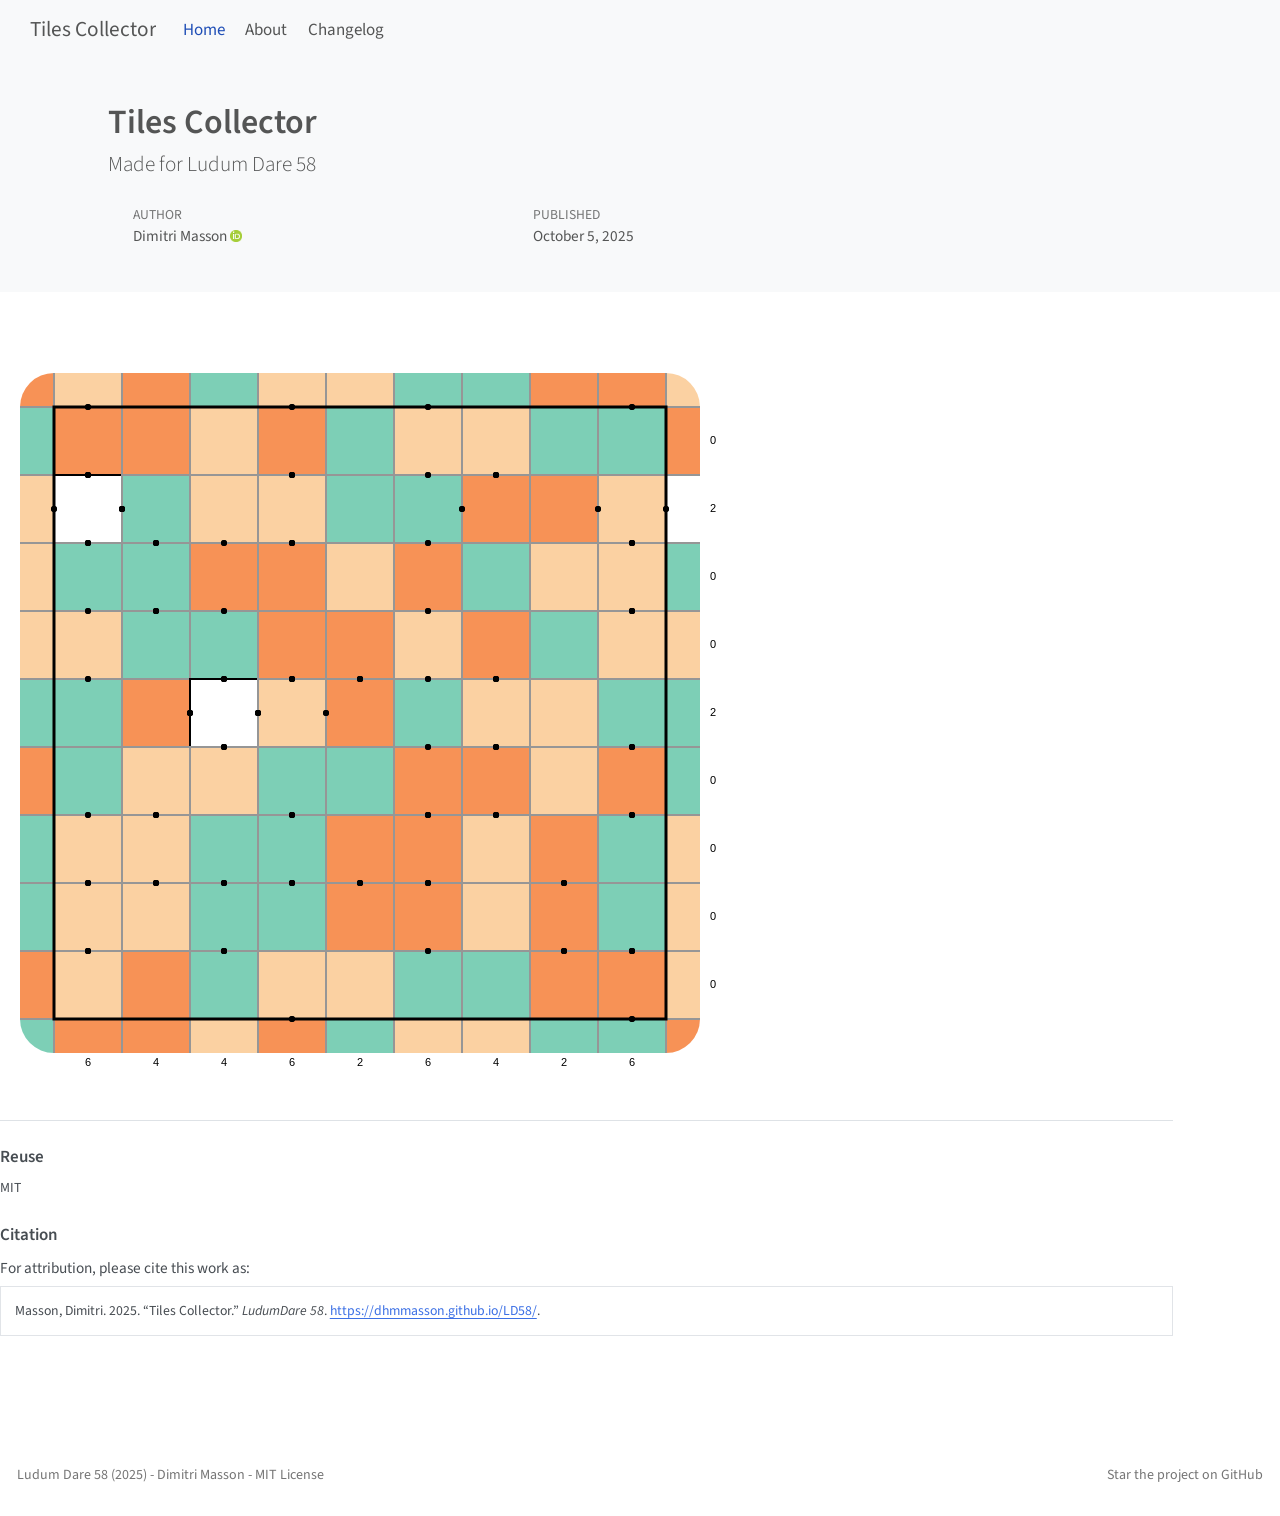
==== index.html @ cc527031 "Built site for gh-pages" ====
<!DOCTYPE html>
<html xmlns="http://www.w3.org/1999/xhtml" lang="en" xml:lang="en"><head>

<meta charset="utf-8">
<meta name="generator" content="quarto-1.5.53">

<meta name="viewport" content="width=device-width, initial-scale=1.0, user-scalable=yes">

<meta name="author" content="Dimitri Masson">
<meta name="dcterms.date" content="2025-10-05">

<title>Tiles Collector</title>
<style>
code{white-space: pre-wrap;}
span.smallcaps{font-variant: small-caps;}
div.columns{display: flex; gap: min(4vw, 1.5em);}
div.column{flex: auto; overflow-x: auto;}
div.hanging-indent{margin-left: 1.5em; text-indent: -1.5em;}
ul.task-list{list-style: none;}
ul.task-list li input[type="checkbox"] {
  width: 0.8em;
  margin: 0 0.8em 0.2em -1em; /* quarto-specific, see https://github.com/quarto-dev/quarto-cli/issues/4556 */ 
  vertical-align: middle;
}
</style>


<script src="site_libs/quarto-nav/quarto-nav.js"></script>
<script src="site_libs/quarto-nav/headroom.min.js"></script>
<script src="site_libs/clipboard/clipboard.min.js"></script>
<script src="site_libs/quarto-search/autocomplete.umd.js"></script>
<script src="site_libs/quarto-search/fuse.min.js"></script>
<script src="site_libs/quarto-search/quarto-search.js"></script>
<meta name="quarto:offset" content="./">
<script src="site_libs/quarto-html/quarto.js"></script>
<script src="site_libs/quarto-html/popper.min.js"></script>
<script src="site_libs/quarto-html/tippy.umd.min.js"></script>
<script src="site_libs/quarto-html/anchor.min.js"></script>
<link href="site_libs/quarto-html/tippy.css" rel="stylesheet">
<link href="site_libs/quarto-html/quarto-syntax-highlighting.css" rel="stylesheet" id="quarto-text-highlighting-styles">
<script src="site_libs/bootstrap/bootstrap.min.js"></script>
<link href="site_libs/bootstrap/bootstrap-icons.css" rel="stylesheet">
<link href="site_libs/bootstrap/bootstrap.min.css" rel="stylesheet" id="quarto-bootstrap" data-mode="light">
<script id="quarto-search-options" type="application/json">{
  "location": "navbar",
  "copy-button": false,
  "collapse-after": 3,
  "panel-placement": "end",
  "type": "overlay",
  "limit": 50,
  "keyboard-shortcut": [
    "f",
    "/",
    "s"
  ],
  "show-item-context": false,
  "language": {
    "search-no-results-text": "No results",
    "search-matching-documents-text": "matching documents",
    "search-copy-link-title": "Copy link to search",
    "search-hide-matches-text": "Hide additional matches",
    "search-more-match-text": "more match in this document",
    "search-more-matches-text": "more matches in this document",
    "search-clear-button-title": "Clear",
    "search-text-placeholder": "",
    "search-detached-cancel-button-title": "Cancel",
    "search-submit-button-title": "Submit",
    "search-label": "Search"
  }
}</script>


<link rel="stylesheet" href="stylesheets/styles.css">
<meta property="og:title" content="Tiles Collector">
<meta property="og:description" content="Made for Ludum Dare 58">
<meta property="og:image" content="https://dhmmasson.github.io/LD58/[data-uri]">
<meta property="og:site_name" content="Tiles Collector">
<meta property="og:locale" content="en_US">
<meta name="twitter:title" content="Tiles Collector">
<meta name="twitter:description" content="Made for Ludum Dare 58">
<meta name="twitter:image" content="https://dhmmasson.github.io/LD58/asset/splash.png">
<meta name="twitter:creator" content="@dhmmasson">
<meta name="twitter:card" content="summary_large_image">
</head>

<body class="nav-fixed">

<div id="quarto-search-results"></div>
  <header id="quarto-header" class="headroom fixed-top quarto-banner">
    <nav class="navbar navbar-expand-lg " data-bs-theme="dark">
      <div class="navbar-container container-fluid">
      <div class="navbar-brand-container mx-auto">
    <a class="navbar-brand" href="./index.html">
    <span class="navbar-title">Tiles Collector</span>
    </a>
  </div>
            <div id="quarto-search" class="" title="Search"></div>
          <button class="navbar-toggler" type="button" data-bs-toggle="collapse" data-bs-target="#navbarCollapse" aria-controls="navbarCollapse" role="menu" aria-expanded="false" aria-label="Toggle navigation" onclick="if (window.quartoToggleHeadroom) { window.quartoToggleHeadroom(); }">
  <span class="navbar-toggler-icon"></span>
</button>
          <div class="collapse navbar-collapse" id="navbarCollapse">
            <ul class="navbar-nav navbar-nav-scroll me-auto">
  <li class="nav-item">
    <a class="nav-link active" href="./index.html" aria-current="page"> 
<span class="menu-text">Home</span></a>
  </li>  
  <li class="nav-item">
    <a class="nav-link" href="./about.html"> 
<span class="menu-text">About</span></a>
  </li>  
  <li class="nav-item">
    <a class="nav-link" href="./CHANGELOG.html"> 
<span class="menu-text">Changelog</span></a>
  </li>  
</ul>
          </div> <!-- /navcollapse -->
            <div class="quarto-navbar-tools">
</div>
      </div> <!-- /container-fluid -->
    </nav>
</header>
<!-- content -->
<header id="title-block-header" class="quarto-title-block default page-columns page-full">
  <div class="quarto-title-banner page-columns page-full">
    <div class="quarto-title column-page">
      <h1 class="title">Tiles Collector</h1>
            <p class="subtitle lead">Made for Ludum Dare 58</p>
          </div>

    
    <div class="quarto-title-meta-container">
      <div class="quarto-title-meta-column-start">
        
        <div class="quarto-title-meta column-page">

                <div>
            <div class="quarto-title-meta-heading">Author</div>
            <div class="quarto-title-meta-contents">
                        <p>Dimitri Masson <a href="mailto:dhm.masson@gmail.com" class="quarto-title-author-email"><i class="bi bi-envelope"></i></a> <a href="https://orcid.org/0000-0002-7072-3146" class="quarto-title-author-orcid"> <img src="[data-uri]"></a></p>
                      </div>
          </div>
                
                <div>
            <div class="quarto-title-meta-heading">Published</div>
            <div class="quarto-title-meta-contents">
              <p class="date">October 5, 2025</p>
            </div>
          </div>
          
                
              </div>
      </div>
      <div class="quarto-title-meta-column-end quarto-other-formats-target">
      </div>
    </div>



    <div class="quarto-other-links-text-target">
    </div>  </div>
</header><div id="quarto-content" class="quarto-container page-columns page-rows-contents page-layout-full page-navbar">
<!-- sidebar -->
<!-- margin-sidebar -->
    
<!-- main -->
<main class="content quarto-banner-title-block column-page" id="quarto-document-content">
<script src="libraries/p5/p5.min.js" type="text/javascript"></script>
<script src="libraries/p5/addons/p5.sound.min.js" type="text/javascript"></script>
<script src="src/levels.js" type="text/javascript"></script>
<script src="src/cell.js" type="text/javascript"></script>
<script src="src/game.js" type="text/javascript"></script>
<script src="src/SplashHandler.js" type="text/javascript"></script>
<script src="src/MenuHandler.js" type="text/javascript"></script>
<style>main.content {
  grid-column-start: screen-start !important;
  grid-column-end: screen-end;
}</style>



  


<div id="canvasContainer">

</div>



<div id="quarto-appendix" class="default"><section class="quarto-appendix-contents" id="quarto-reuse"><h2 class="anchored quarto-appendix-heading">Reuse</h2><div class="quarto-appendix-contents"><div>MIT</div></div></section><section class="quarto-appendix-contents" id="quarto-citation"><h2 class="anchored quarto-appendix-heading">Citation</h2><div><div class="quarto-appendix-secondary-label">For attribution, please cite this work as:</div><div id="ref-masson2025" class="csl-entry quarto-appendix-citeas" role="listitem">
Masson, Dimitri. 2025. <span>“Tiles Collector.”</span> <em>LudumDare
58</em>. <a href="https://dhmmasson.github.io/LD58/">https://dhmmasson.github.io/LD58/</a>.
</div></div></section></div></main> <!-- /main -->
<script id="quarto-html-after-body" type="application/javascript">
window.document.addEventListener("DOMContentLoaded", function (event) {
  const toggleBodyColorMode = (bsSheetEl) => {
    const mode = bsSheetEl.getAttribute("data-mode");
    const bodyEl = window.document.querySelector("body");
    if (mode === "dark") {
      bodyEl.classList.add("quarto-dark");
      bodyEl.classList.remove("quarto-light");
    } else {
      bodyEl.classList.add("quarto-light");
      bodyEl.classList.remove("quarto-dark");
    }
  }
  const toggleBodyColorPrimary = () => {
    const bsSheetEl = window.document.querySelector("link#quarto-bootstrap");
    if (bsSheetEl) {
      toggleBodyColorMode(bsSheetEl);
    }
  }
  toggleBodyColorPrimary();  
  const icon = "";
  const anchorJS = new window.AnchorJS();
  anchorJS.options = {
    placement: 'right',
    icon: icon
  };
  anchorJS.add('.anchored');
  const isCodeAnnotation = (el) => {
    for (const clz of el.classList) {
      if (clz.startsWith('code-annotation-')) {                     
        return true;
      }
    }
    return false;
  }
  const onCopySuccess = function(e) {
    // button target
    const button = e.trigger;
    // don't keep focus
    button.blur();
    // flash "checked"
    button.classList.add('code-copy-button-checked');
    var currentTitle = button.getAttribute("title");
    button.setAttribute("title", "Copied!");
    let tooltip;
    if (window.bootstrap) {
      button.setAttribute("data-bs-toggle", "tooltip");
      button.setAttribute("data-bs-placement", "left");
      button.setAttribute("data-bs-title", "Copied!");
      tooltip = new bootstrap.Tooltip(button, 
        { trigger: "manual", 
          customClass: "code-copy-button-tooltip",
          offset: [0, -8]});
      tooltip.show();    
    }
    setTimeout(function() {
      if (tooltip) {
        tooltip.hide();
        button.removeAttribute("data-bs-title");
        button.removeAttribute("data-bs-toggle");
        button.removeAttribute("data-bs-placement");
      }
      button.setAttribute("title", currentTitle);
      button.classList.remove('code-copy-button-checked');
    }, 1000);
    // clear code selection
    e.clearSelection();
  }
  const getTextToCopy = function(trigger) {
      const codeEl = trigger.previousElementSibling.cloneNode(true);
      for (const childEl of codeEl.children) {
        if (isCodeAnnotation(childEl)) {
          childEl.remove();
        }
      }
      return codeEl.innerText;
  }
  const clipboard = new window.ClipboardJS('.code-copy-button:not([data-in-quarto-modal])', {
    text: getTextToCopy
  });
  clipboard.on('success', onCopySuccess);
  if (window.document.getElementById('quarto-embedded-source-code-modal')) {
    // For code content inside modals, clipBoardJS needs to be initialized with a container option
    // TODO: Check when it could be a function (https://github.com/zenorocha/clipboard.js/issues/860)
    const clipboardModal = new window.ClipboardJS('.code-copy-button[data-in-quarto-modal]', {
      text: getTextToCopy,
      container: window.document.getElementById('quarto-embedded-source-code-modal')
    });
    clipboardModal.on('success', onCopySuccess);
  }
    var localhostRegex = new RegExp(/^(?:http|https):\/\/localhost\:?[0-9]*\//);
    var mailtoRegex = new RegExp(/^mailto:/);
      var filterRegex = new RegExp("https:\/\/dhmmasson\.github\.io\/LD58");
    var isInternal = (href) => {
        return filterRegex.test(href) || localhostRegex.test(href) || mailtoRegex.test(href);
    }
    // Inspect non-navigation links and adorn them if external
 	var links = window.document.querySelectorAll('a[href]:not(.nav-link):not(.navbar-brand):not(.toc-action):not(.sidebar-link):not(.sidebar-item-toggle):not(.pagination-link):not(.no-external):not([aria-hidden]):not(.dropdown-item):not(.quarto-navigation-tool):not(.about-link)');
    for (var i=0; i<links.length; i++) {
      const link = links[i];
      if (!isInternal(link.href)) {
        // undo the damage that might have been done by quarto-nav.js in the case of
        // links that we want to consider external
        if (link.dataset.originalHref !== undefined) {
          link.href = link.dataset.originalHref;
        }
      }
    }
  function tippyHover(el, contentFn, onTriggerFn, onUntriggerFn) {
    const config = {
      allowHTML: true,
      maxWidth: 500,
      delay: 100,
      arrow: false,
      appendTo: function(el) {
          return el.parentElement;
      },
      interactive: true,
      interactiveBorder: 10,
      theme: 'quarto',
      placement: 'bottom-start',
    };
    if (contentFn) {
      config.content = contentFn;
    }
    if (onTriggerFn) {
      config.onTrigger = onTriggerFn;
    }
    if (onUntriggerFn) {
      config.onUntrigger = onUntriggerFn;
    }
    window.tippy(el, config); 
  }
  const noterefs = window.document.querySelectorAll('a[role="doc-noteref"]');
  for (var i=0; i<noterefs.length; i++) {
    const ref = noterefs[i];
    tippyHover(ref, function() {
      // use id or data attribute instead here
      let href = ref.getAttribute('data-footnote-href') || ref.getAttribute('href');
      try { href = new URL(href).hash; } catch {}
      const id = href.replace(/^#\/?/, "");
      const note = window.document.getElementById(id);
      if (note) {
        return note.innerHTML;
      } else {
        return "";
      }
    });
  }
  const xrefs = window.document.querySelectorAll('a.quarto-xref');
  const processXRef = (id, note) => {
    // Strip column container classes
    const stripColumnClz = (el) => {
      el.classList.remove("page-full", "page-columns");
      if (el.children) {
        for (const child of el.children) {
          stripColumnClz(child);
        }
      }
    }
    stripColumnClz(note)
    if (id === null || id.startsWith('sec-')) {
      // Special case sections, only their first couple elements
      const container = document.createElement("div");
      if (note.children && note.children.length > 2) {
        container.appendChild(note.children[0].cloneNode(true));
        for (let i = 1; i < note.children.length; i++) {
          const child = note.children[i];
          if (child.tagName === "P" && child.innerText === "") {
            continue;
          } else {
            container.appendChild(child.cloneNode(true));
            break;
          }
        }
        if (window.Quarto?.typesetMath) {
          window.Quarto.typesetMath(container);
        }
        return container.innerHTML
      } else {
        if (window.Quarto?.typesetMath) {
          window.Quarto.typesetMath(note);
        }
        return note.innerHTML;
      }
    } else {
      // Remove any anchor links if they are present
      const anchorLink = note.querySelector('a.anchorjs-link');
      if (anchorLink) {
        anchorLink.remove();
      }
      if (window.Quarto?.typesetMath) {
        window.Quarto.typesetMath(note);
      }
      // TODO in 1.5, we should make sure this works without a callout special case
      if (note.classList.contains("callout")) {
        return note.outerHTML;
      } else {
        return note.innerHTML;
      }
    }
  }
  for (var i=0; i<xrefs.length; i++) {
    const xref = xrefs[i];
    tippyHover(xref, undefined, function(instance) {
      instance.disable();
      let url = xref.getAttribute('href');
      let hash = undefined; 
      if (url.startsWith('#')) {
        hash = url;
      } else {
        try { hash = new URL(url).hash; } catch {}
      }
      if (hash) {
        const id = hash.replace(/^#\/?/, "");
        const note = window.document.getElementById(id);
        if (note !== null) {
          try {
            const html = processXRef(id, note.cloneNode(true));
            instance.setContent(html);
          } finally {
            instance.enable();
            instance.show();
          }
        } else {
          // See if we can fetch this
          fetch(url.split('#')[0])
          .then(res => res.text())
          .then(html => {
            const parser = new DOMParser();
            const htmlDoc = parser.parseFromString(html, "text/html");
            const note = htmlDoc.getElementById(id);
            if (note !== null) {
              const html = processXRef(id, note);
              instance.setContent(html);
            } 
          }).finally(() => {
            instance.enable();
            instance.show();
          });
        }
      } else {
        // See if we can fetch a full url (with no hash to target)
        // This is a special case and we should probably do some content thinning / targeting
        fetch(url)
        .then(res => res.text())
        .then(html => {
          const parser = new DOMParser();
          const htmlDoc = parser.parseFromString(html, "text/html");
          const note = htmlDoc.querySelector('main.content');
          if (note !== null) {
            // This should only happen for chapter cross references
            // (since there is no id in the URL)
            // remove the first header
            if (note.children.length > 0 && note.children[0].tagName === "HEADER") {
              note.children[0].remove();
            }
            const html = processXRef(null, note);
            instance.setContent(html);
          } 
        }).finally(() => {
          instance.enable();
          instance.show();
        });
      }
    }, function(instance) {
    });
  }
      let selectedAnnoteEl;
      const selectorForAnnotation = ( cell, annotation) => {
        let cellAttr = 'data-code-cell="' + cell + '"';
        let lineAttr = 'data-code-annotation="' +  annotation + '"';
        const selector = 'span[' + cellAttr + '][' + lineAttr + ']';
        return selector;
      }
      const selectCodeLines = (annoteEl) => {
        const doc = window.document;
        const targetCell = annoteEl.getAttribute("data-target-cell");
        const targetAnnotation = annoteEl.getAttribute("data-target-annotation");
        const annoteSpan = window.document.querySelector(selectorForAnnotation(targetCell, targetAnnotation));
        const lines = annoteSpan.getAttribute("data-code-lines").split(",");
        const lineIds = lines.map((line) => {
          return targetCell + "-" + line;
        })
        let top = null;
        let height = null;
        let parent = null;
        if (lineIds.length > 0) {
            //compute the position of the single el (top and bottom and make a div)
            const el = window.document.getElementById(lineIds[0]);
            top = el.offsetTop;
            height = el.offsetHeight;
            parent = el.parentElement.parentElement;
          if (lineIds.length > 1) {
            const lastEl = window.document.getElementById(lineIds[lineIds.length - 1]);
            const bottom = lastEl.offsetTop + lastEl.offsetHeight;
            height = bottom - top;
          }
          if (top !== null && height !== null && parent !== null) {
            // cook up a div (if necessary) and position it 
            let div = window.document.getElementById("code-annotation-line-highlight");
            if (div === null) {
              div = window.document.createElement("div");
              div.setAttribute("id", "code-annotation-line-highlight");
              div.style.position = 'absolute';
              parent.appendChild(div);
            }
            div.style.top = top - 2 + "px";
            div.style.height = height + 4 + "px";
            div.style.left = 0;
            let gutterDiv = window.document.getElementById("code-annotation-line-highlight-gutter");
            if (gutterDiv === null) {
              gutterDiv = window.document.createElement("div");
              gutterDiv.setAttribute("id", "code-annotation-line-highlight-gutter");
              gutterDiv.style.position = 'absolute';
              const codeCell = window.document.getElementById(targetCell);
              const gutter = codeCell.querySelector('.code-annotation-gutter');
              gutter.appendChild(gutterDiv);
            }
            gutterDiv.style.top = top - 2 + "px";
            gutterDiv.style.height = height + 4 + "px";
          }
          selectedAnnoteEl = annoteEl;
        }
      };
      const unselectCodeLines = () => {
        const elementsIds = ["code-annotation-line-highlight", "code-annotation-line-highlight-gutter"];
        elementsIds.forEach((elId) => {
          const div = window.document.getElementById(elId);
          if (div) {
            div.remove();
          }
        });
        selectedAnnoteEl = undefined;
      };
        // Handle positioning of the toggle
    window.addEventListener(
      "resize",
      throttle(() => {
        elRect = undefined;
        if (selectedAnnoteEl) {
          selectCodeLines(selectedAnnoteEl);
        }
      }, 10)
    );
    function throttle(fn, ms) {
    let throttle = false;
    let timer;
      return (...args) => {
        if(!throttle) { // first call gets through
            fn.apply(this, args);
            throttle = true;
        } else { // all the others get throttled
            if(timer) clearTimeout(timer); // cancel #2
            timer = setTimeout(() => {
              fn.apply(this, args);
              timer = throttle = false;
            }, ms);
        }
      };
    }
      // Attach click handler to the DT
      const annoteDls = window.document.querySelectorAll('dt[data-target-cell]');
      for (const annoteDlNode of annoteDls) {
        annoteDlNode.addEventListener('click', (event) => {
          const clickedEl = event.target;
          if (clickedEl !== selectedAnnoteEl) {
            unselectCodeLines();
            const activeEl = window.document.querySelector('dt[data-target-cell].code-annotation-active');
            if (activeEl) {
              activeEl.classList.remove('code-annotation-active');
            }
            selectCodeLines(clickedEl);
            clickedEl.classList.add('code-annotation-active');
          } else {
            // Unselect the line
            unselectCodeLines();
            clickedEl.classList.remove('code-annotation-active');
          }
        });
      }
  const findCites = (el) => {
    const parentEl = el.parentElement;
    if (parentEl) {
      const cites = parentEl.dataset.cites;
      if (cites) {
        return {
          el,
          cites: cites.split(' ')
        };
      } else {
        return findCites(el.parentElement)
      }
    } else {
      return undefined;
    }
  };
  var bibliorefs = window.document.querySelectorAll('a[role="doc-biblioref"]');
  for (var i=0; i<bibliorefs.length; i++) {
    const ref = bibliorefs[i];
    const citeInfo = findCites(ref);
    if (citeInfo) {
      tippyHover(citeInfo.el, function() {
        var popup = window.document.createElement('div');
        citeInfo.cites.forEach(function(cite) {
          var citeDiv = window.document.createElement('div');
          citeDiv.classList.add('hanging-indent');
          citeDiv.classList.add('csl-entry');
          var biblioDiv = window.document.getElementById('ref-' + cite);
          if (biblioDiv) {
            citeDiv.innerHTML = biblioDiv.innerHTML;
          }
          popup.appendChild(citeDiv);
        });
        return popup.innerHTML;
      });
    }
  }
});
</script>
</div> <!-- /content -->
<footer class="footer">
  <div class="nav-footer">
    <div class="nav-footer-left">
      <ul class="footer-items list-unstyled">
    <li class="nav-item">
 Ludum Dare 58 (2025) - Dimitri Masson - MIT License
  </li>  
</ul>
    </div>   
    <div class="nav-footer-center">
      &nbsp;
    </div>
    <div class="nav-footer-right">
      <ul class="footer-items list-unstyled">
    <li class="nav-item">
 Star the project on GitHub
  </li>  
    <li class="nav-item compact">
      <i class="bi bi-github" role="img">
</i> 
  </li>  
</ul>
    </div>
  </div>
</footer>




</body></html>
---- site_libs/quarto-html/tippy.css ----
.tippy-box[data-animation=fade][data-state=hidden]{opacity:0}[data-tippy-root]{max-width:calc(100vw - 10px)}.tippy-box{position:relative;background-color:#333;color:#fff;border-radius:4px;font-size:14px;line-height:1.4;white-space:normal;outline:0;transition-property:transform,visibility,opacity}.tippy-box[data-placement^=top]>.tippy-arrow{bottom:0}.tippy-box[data-placement^=top]>.tippy-arrow:before{bottom:-7px;left:0;border-width:8px 8px 0;border-top-color:initial;transform-origin:center top}.tippy-box[data-placement^=bottom]>.tippy-arrow{top:0}.tippy-box[data-placement^=bottom]>.tippy-arrow:before{top:-7px;left:0;border-width:0 8px 8px;border-bottom-color:initial;transform-origin:center bottom}.tippy-box[data-placement^=left]>.tippy-arrow{right:0}.tippy-box[data-placement^=left]>.tippy-arrow:before{border-width:8px 0 8px 8px;border-left-color:initial;right:-7px;transform-origin:center left}.tippy-box[data-placement^=right]>.tippy-arrow{left:0}.tippy-box[data-placement^=right]>.tippy-arrow:before{left:-7px;border-width:8px 8px 8px 0;border-right-color:initial;transform-origin:center right}.tippy-box[data-inertia][data-state=visible]{transition-timing-function:cubic-bezier(.54,1.5,.38,1.11)}.tippy-arrow{width:16px;height:16px;color:#333}.tippy-arrow:before{content:"";position:absolute;border-color:transparent;border-style:solid}.tippy-content{position:relative;padding:5px 9px;z-index:1}
---- site_libs/quarto-html/quarto-syntax-highlighting.css ----
/* quarto syntax highlight colors */
:root {
  --quarto-hl-ot-color: #003B4F;
  --quarto-hl-at-color: #657422;
  --quarto-hl-ss-color: #20794D;
  --quarto-hl-an-color: #5E5E5E;
  --quarto-hl-fu-color: #4758AB;
  --quarto-hl-st-color: #20794D;
  --quarto-hl-cf-color: #003B4F;
  --quarto-hl-op-color: #5E5E5E;
  --quarto-hl-er-color: #AD0000;
  --quarto-hl-bn-color: #AD0000;
  --quarto-hl-al-color: #AD0000;
  --quarto-hl-va-color: #111111;
  --quarto-hl-bu-color: inherit;
  --quarto-hl-ex-color: inherit;
  --quarto-hl-pp-color: #AD0000;
  --quarto-hl-in-color: #5E5E5E;
  --quarto-hl-vs-color: #20794D;
  --quarto-hl-wa-color: #5E5E5E;
  --quarto-hl-do-color: #5E5E5E;
  --quarto-hl-im-color: #00769E;
  --quarto-hl-ch-color: #20794D;
  --quarto-hl-dt-color: #AD0000;
  --quarto-hl-fl-color: #AD0000;
  --quarto-hl-co-color: #5E5E5E;
  --quarto-hl-cv-color: #5E5E5E;
  --quarto-hl-cn-color: #8f5902;
  --quarto-hl-sc-color: #5E5E5E;
  --quarto-hl-dv-color: #AD0000;
  --quarto-hl-kw-color: #003B4F;
}

/* other quarto variables */
:root {
  --quarto-font-monospace: SFMono-Regular, Menlo, Monaco, Consolas, "Liberation Mono", "Courier New", monospace;
}

pre > code.sourceCode > span {
  color: #003B4F;
}

code span {
  color: #003B4F;
}

code.sourceCode > span {
  color: #003B4F;
}

div.sourceCode,
div.sourceCode pre.sourceCode {
  color: #003B4F;
}

code span.ot {
  color: #003B4F;
  font-style: inherit;
}

code span.at {
  color: #657422;
  font-style: inherit;
}

code span.ss {
  color: #20794D;
  font-style: inherit;
}

code span.an {
  color: #5E5E5E;
  font-style: inherit;
}

code span.fu {
  color: #4758AB;
  font-style: inherit;
}

code span.st {
  color: #20794D;
  font-style: inherit;
}

code span.cf {
  color: #003B4F;
  font-weight: bold;
  font-style: inherit;
}

code span.op {
  color: #5E5E5E;
  font-style: inherit;
}

code span.er {
  color: #AD0000;
  font-style: inherit;
}

code span.bn {
  color: #AD0000;
  font-style: inherit;
}

code span.al {
  color: #AD0000;
  font-style: inherit;
}

code span.va {
  color: #111111;
  font-style: inherit;
}

code span.bu {
  font-style: inherit;
}

code span.ex {
  font-style: inherit;
}

code span.pp {
  color: #AD0000;
  font-style: inherit;
}

code span.in {
  color: #5E5E5E;
  font-style: inherit;
}

code span.vs {
  color: #20794D;
  font-style: inherit;
}

code span.wa {
  color: #5E5E5E;
  font-style: italic;
}

code span.do {
  color: #5E5E5E;
  font-style: italic;
}

code span.im {
  color: #00769E;
  font-style: inherit;
}

code span.ch {
  color: #20794D;
  font-style: inherit;
}

code span.dt {
  color: #AD0000;
  font-style: inherit;
}

code span.fl {
  color: #AD0000;
  font-style: inherit;
}

code span.co {
  color: #5E5E5E;
  font-style: inherit;
}

code span.cv {
  color: #5E5E5E;
  font-style: italic;
}

code span.cn {
  color: #8f5902;
  font-style: inherit;
}

code span.sc {
  color: #5E5E5E;
  font-style: inherit;
}

code span.dv {
  color: #AD0000;
  font-style: inherit;
}

code span.kw {
  color: #003B4F;
  font-weight: bold;
  font-style: inherit;
}

.prevent-inlining {
  content: "</";
}

/*# sourceMappingURL=debc5d5d77c3f9108843748ff7464032.css.map */
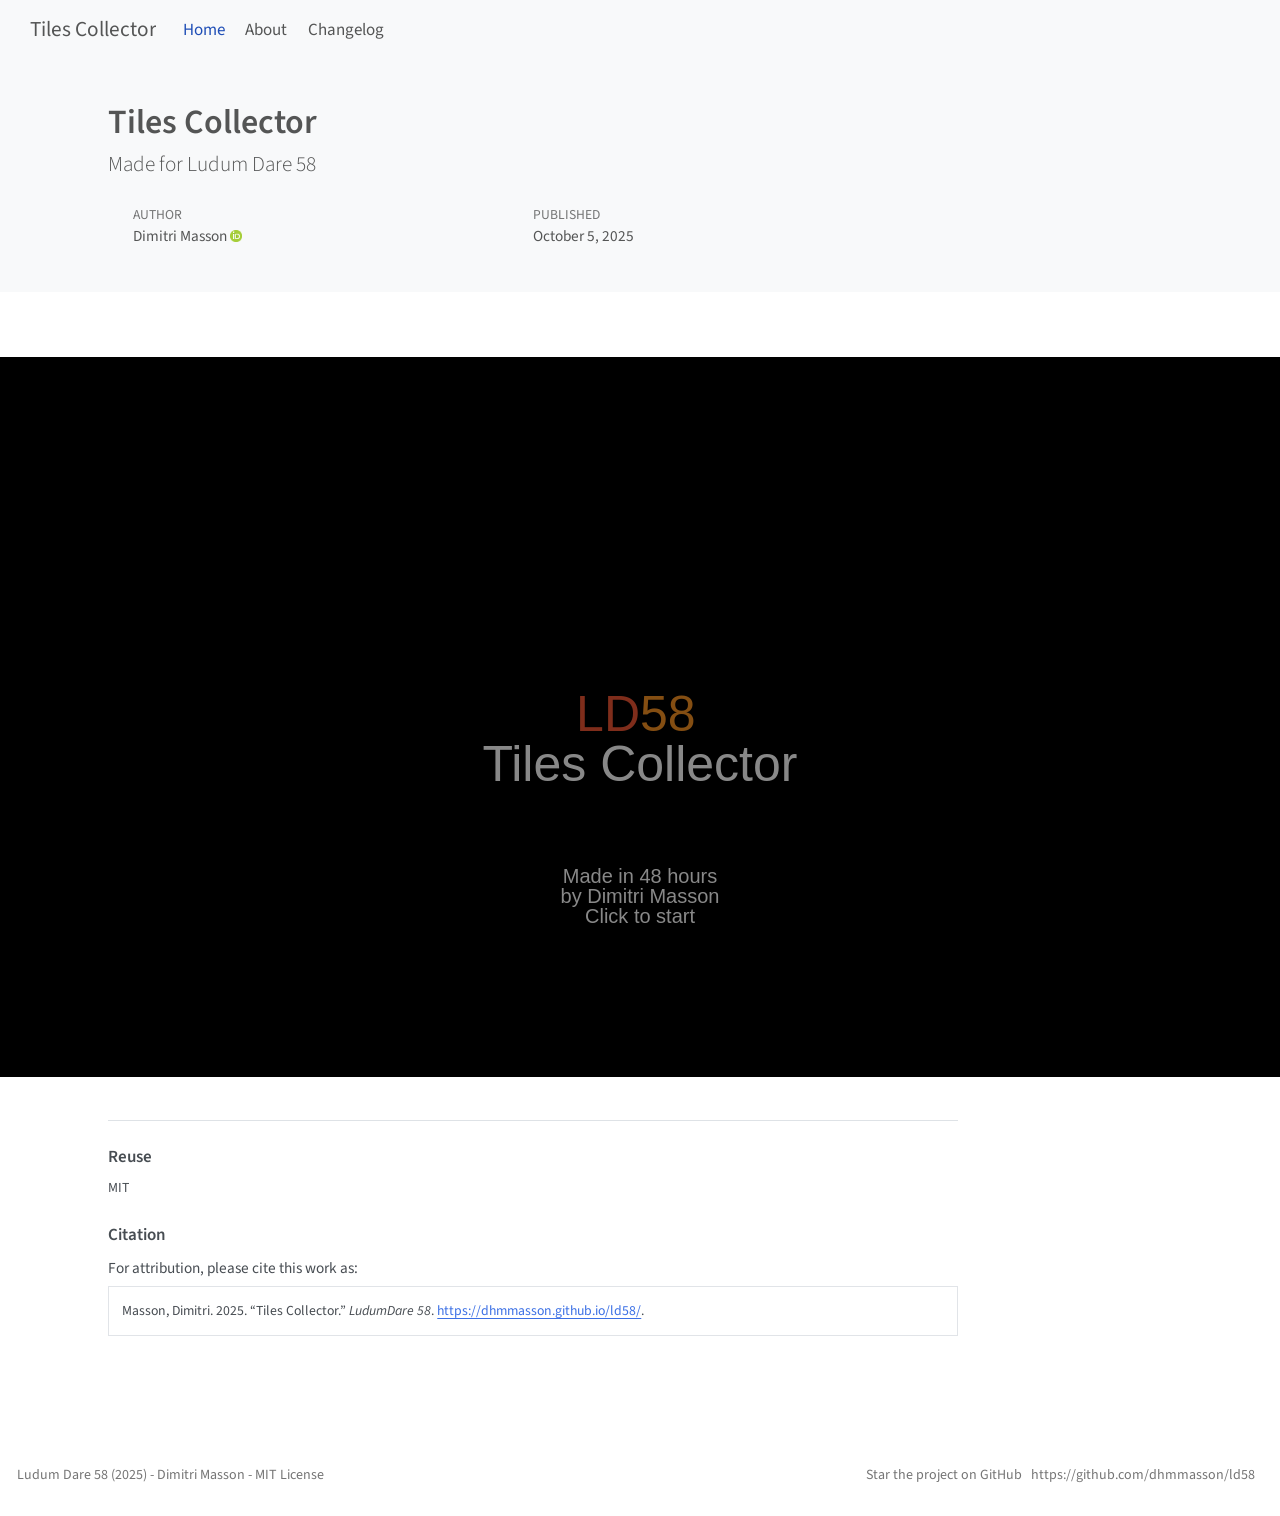
==== commit eebd1cf5: "Built site for gh-pages" ====
--- a/index.html
+++ b/index.html
@@ -32,6 +32,7 @@
 <script src="site_libs/quarto-search/fuse.min.js"></script>
 <script src="site_libs/quarto-search/quarto-search.js"></script>
 <meta name="quarto:offset" content="./">
+<link href="./assets/favicon.png" rel="icon" type="image/png">
 <script src="site_libs/quarto-html/quarto.js"></script>
 <script src="site_libs/quarto-html/popper.min.js"></script>
 <script src="site_libs/quarto-html/tippy.umd.min.js"></script>
@@ -73,14 +74,16 @@
 <link rel="stylesheet" href="stylesheets/styles.css">
 <meta property="og:title" content="Tiles Collector">
 <meta property="og:description" content="Made for Ludum Dare 58">
-<meta property="og:image" content="https://dhmmasson.github.io/LD58/[data-uri]">
+<meta property="og:image" content="https://dhmmasson.github.io/ld58/[data-uri]">
 <meta property="og:site_name" content="Tiles Collector">
 <meta property="og:locale" content="en_US">
 <meta name="twitter:title" content="Tiles Collector">
 <meta name="twitter:description" content="Made for Ludum Dare 58">
-<meta name="twitter:image" content="https://dhmmasson.github.io/LD58/asset/splash.png">
+<meta name="twitter:image" content="https://dhmmasson.github.io/ld58/assets/splash.png">
 <meta name="twitter:creator" content="@dhmmasson">
 <meta name="twitter:card" content="summary_large_image">
+<meta name="twitter:image-height" content="418">
+<meta name="twitter:image-width" content="800">
 </head>
 
 <body class="nav-fixed">
@@ -171,17 +174,30 @@
 <script src="src/game.js" type="text/javascript"></script>
 <script src="src/SplashHandler.js" type="text/javascript"></script>
 <script src="src/MenuHandler.js" type="text/javascript"></script>
-<style>main.content {
+<style>#quarto-document-content {
   grid-column-start: screen-start !important;
+  grid-column-end: screen-end !important;
+  grid-template-columns: subgrid;
+  display: grid;
+
+
+}
+#game{
+  grid-column-start: screen-start;
   grid-column-end: screen-end;
-}</style>
+}
+#quarto-appendix {
+  grid-column-start: body-start;
+  grid-column-end: body-end;
+}
+</style>
 
 
 
   
 
 
-<div id="canvasContainer">
+<div id="game">
 
 </div>
 
@@ -189,7 +205,7 @@
 
 <div id="quarto-appendix" class="default"><section class="quarto-appendix-contents" id="quarto-reuse"><h2 class="anchored quarto-appendix-heading">Reuse</h2><div class="quarto-appendix-contents"><div>MIT</div></div></section><section class="quarto-appendix-contents" id="quarto-citation"><h2 class="anchored quarto-appendix-heading">Citation</h2><div><div class="quarto-appendix-secondary-label">For attribution, please cite this work as:</div><div id="ref-masson2025" class="csl-entry quarto-appendix-citeas" role="listitem">
 Masson, Dimitri. 2025. <span>“Tiles Collector.”</span> <em>LudumDare
-58</em>. <a href="https://dhmmasson.github.io/LD58/">https://dhmmasson.github.io/LD58/</a>.
+58</em>. <a href="https://dhmmasson.github.io/ld58/">https://dhmmasson.github.io/ld58/</a>.
 </div></div></section></div></main> <!-- /main -->
 <script id="quarto-html-after-body" type="application/javascript">
 window.document.addEventListener("DOMContentLoaded", function (event) {
@@ -283,7 +299,7 @@
   }
     var localhostRegex = new RegExp(/^(?:http|https):\/\/localhost\:?[0-9]*\//);
     var mailtoRegex = new RegExp(/^mailto:/);
-      var filterRegex = new RegExp("https:\/\/dhmmasson\.github\.io\/LD58");
+      var filterRegex = new RegExp("https:\/\/dhmmasson\.github\.io\/ld58");
     var isInternal = (href) => {
         return filterRegex.test(href) || localhostRegex.test(href) || mailtoRegex.test(href);
     }
@@ -629,6 +645,11 @@
     <li class="nav-item">
  Star the project on GitHub
   </li>  
+    <li class="nav-item">
+    <a class="nav-link" href="https://github.com/dhmmasson/ld58">
+<p>https://github.com/dhmmasson/ld58</p>
+</a>
+  </li>  
     <li class="nav-item compact">
       <i class="bi bi-github" role="img">
 </i> 
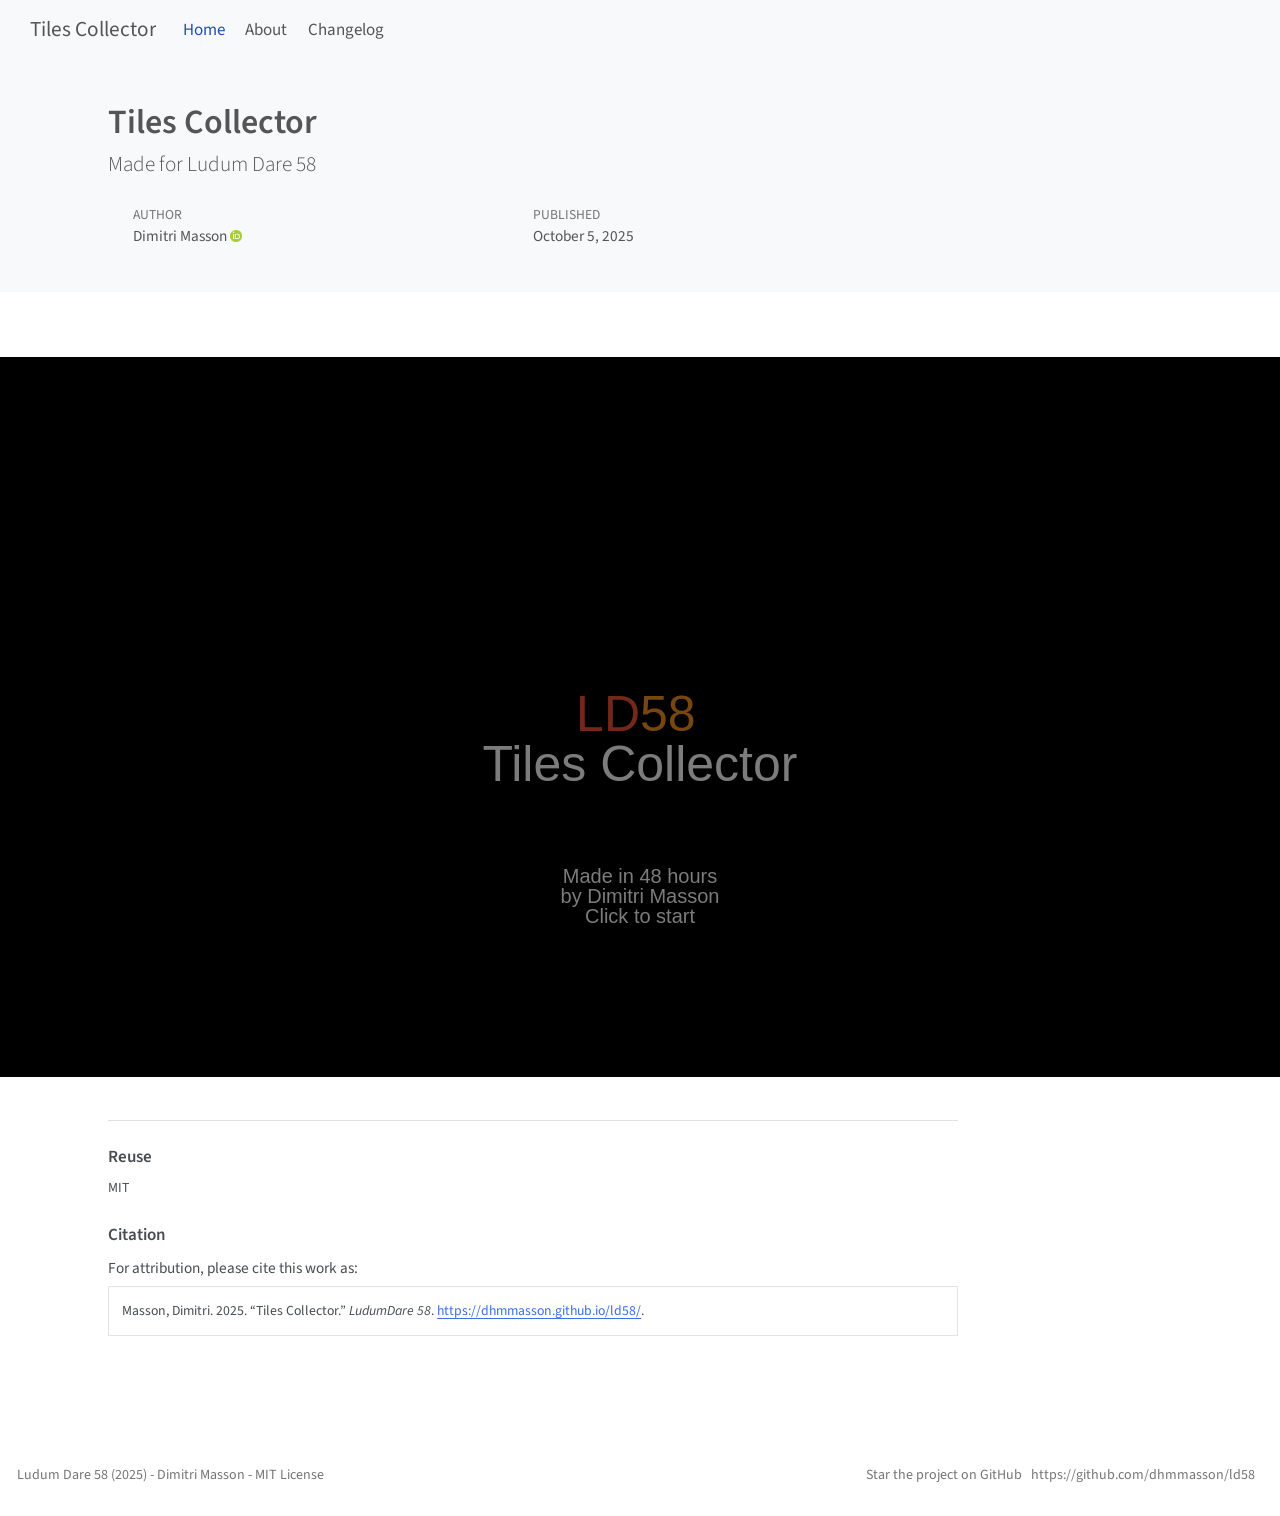
==== commit 68b55d43: "Built site for gh-pages" ====
--- a/index.html
+++ b/index.html
@@ -79,11 +79,9 @@
 <meta property="og:locale" content="en_US">
 <meta name="twitter:title" content="Tiles Collector">
 <meta name="twitter:description" content="Made for Ludum Dare 58">
-<meta name="twitter:image" content="https://dhmmasson.github.io/ld58/assets/splash.png">
+<meta name="twitter:image" content="https://dhmmasson.github.io/ld58/assets/splash.jpg">
 <meta name="twitter:creator" content="@dhmmasson">
 <meta name="twitter:card" content="summary_large_image">
-<meta name="twitter:image-height" content="418">
-<meta name="twitter:image-width" content="800">
 </head>
 
 <body class="nav-fixed">
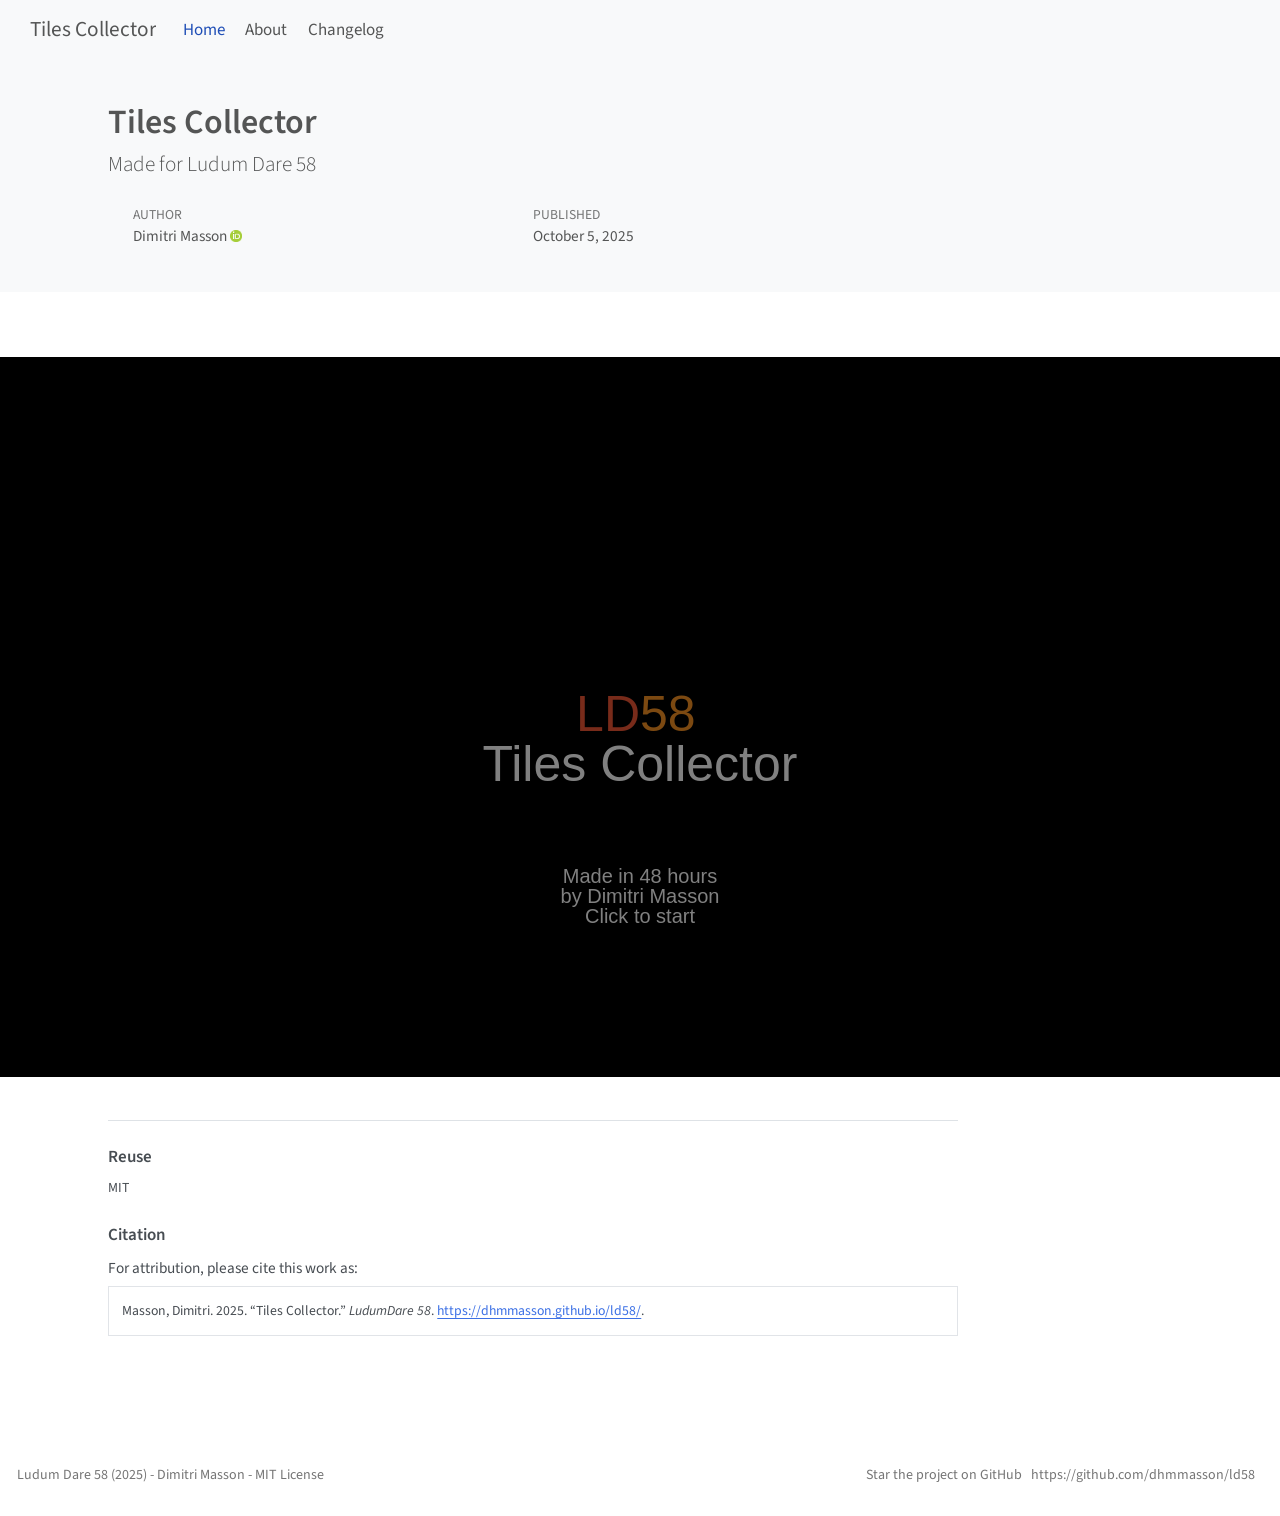
==== commit 5ee15157: "Built site for gh-pages" ====
--- a/index.html
+++ b/index.html
@@ -167,6 +167,7 @@
 <main class="content quarto-banner-title-block column-page" id="quarto-document-content">
 <script src="libraries/p5/p5.min.js" type="text/javascript"></script>
 <script src="libraries/p5/addons/p5.sound.min.js" type="text/javascript"></script>
+<script src="src/infoBox.js" type="text/javascript"></script>
 <script src="src/levels.js" type="text/javascript"></script>
 <script src="src/cell.js" type="text/javascript"></script>
 <script src="src/game.js" type="text/javascript"></script>
--- a/stylesheets/styles.css
+++ b/stylesheets/styles.css
@@ -0,0 +1,49 @@
+#game {
+  position: relative;
+}
+/* css styles */
+#infoBox {
+  position: absolute;
+  top: 0;
+  left: 0;
+  width: 100%;
+  height: 100%;
+  background: rgba(0, 0, 0, 0.5);
+  display: flex;
+  align-items: center;
+  justify-content: center;
+  z-index: 10;
+}
+#infoBox .content {
+  background: white;
+  border: 2px solid black;
+  padding: 16px;
+  max-width: 360px;
+  width: 80%;
+  position: relative;
+  text-align: center;
+  display: flex;
+  flex-direction: column;
+  opacity: 0;
+  transform: scale(0.5);
+  animation: infoBoxAppear 0.5s ease-out forwards;
+}
+
+@keyframes infoBoxAppear {
+  to {
+    opacity: 1;
+    transform: scale(1);
+  }
+}
+#infoBox .content h2 {
+  margin-top: 0;
+}
+#infoBox .content .close {
+  position: absolute;
+  top: 8px;
+  right: 8px;
+  background: none;
+  border: none;
+  font-size: 16px;
+  cursor: pointer;
+}
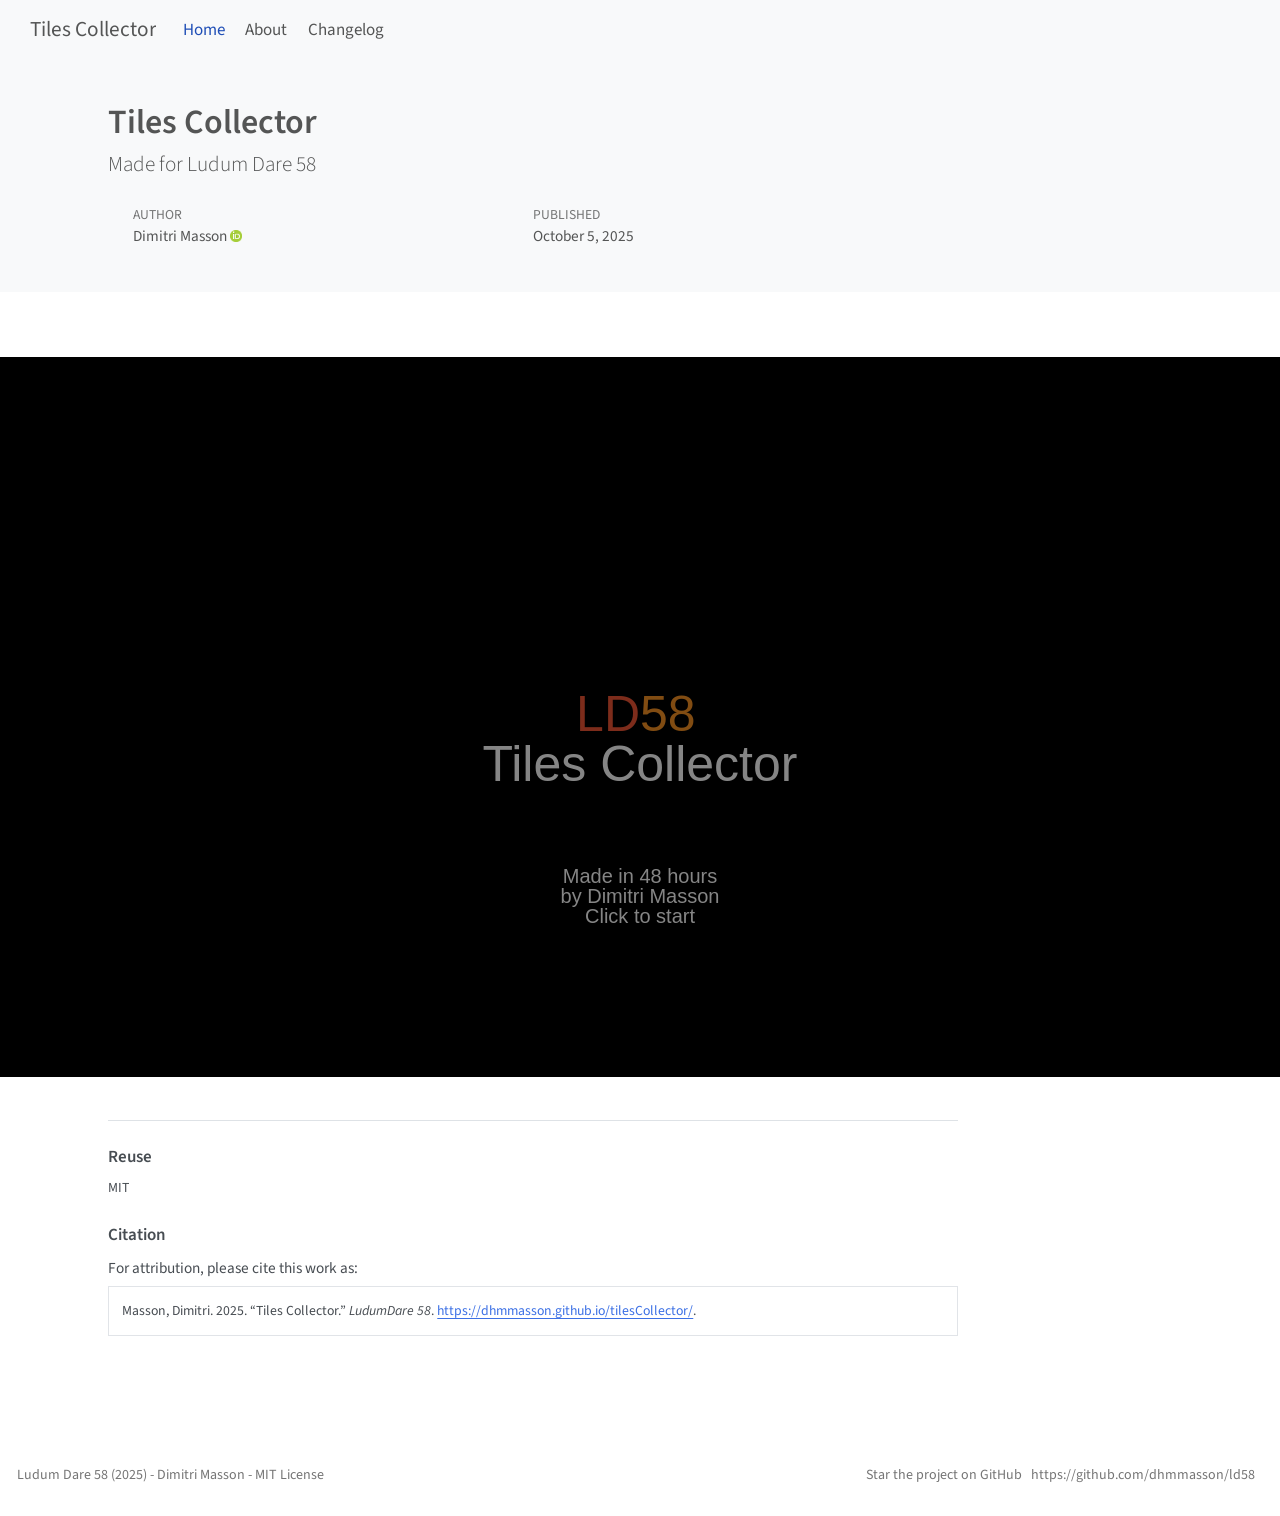
==== commit 3c49fd57: "Built site for gh-pages" ====
--- a/index.html
+++ b/index.html
@@ -74,12 +74,12 @@
 <link rel="stylesheet" href="stylesheets/styles.css">
 <meta property="og:title" content="Tiles Collector">
 <meta property="og:description" content="Made for Ludum Dare 58">
-<meta property="og:image" content="https://dhmmasson.github.io/ld58/[data-uri]">
+<meta property="og:image" content="https://dhmmasson.github.io/tilesCollector/[data-uri]">
 <meta property="og:site_name" content="Tiles Collector">
 <meta property="og:locale" content="en_US">
 <meta name="twitter:title" content="Tiles Collector">
 <meta name="twitter:description" content="Made for Ludum Dare 58">
-<meta name="twitter:image" content="https://dhmmasson.github.io/ld58/assets/splash.jpg">
+<meta name="twitter:image" content="https://dhmmasson.github.io/tilesCollector/assets/splash.jpg">
 <meta name="twitter:creator" content="@dhmmasson">
 <meta name="twitter:card" content="summary_large_image">
 </head>
@@ -167,6 +167,7 @@
 <main class="content quarto-banner-title-block column-page" id="quarto-document-content">
 <script src="libraries/p5/p5.min.js" type="text/javascript"></script>
 <script src="libraries/p5/addons/p5.sound.min.js" type="text/javascript"></script>
+<script src="src/frize.js" type="text/javascript"></script>
 <script src="src/infoBox.js" type="text/javascript"></script>
 <script src="src/levels.js" type="text/javascript"></script>
 <script src="src/cell.js" type="text/javascript"></script>
@@ -204,7 +205,7 @@
 
 <div id="quarto-appendix" class="default"><section class="quarto-appendix-contents" id="quarto-reuse"><h2 class="anchored quarto-appendix-heading">Reuse</h2><div class="quarto-appendix-contents"><div>MIT</div></div></section><section class="quarto-appendix-contents" id="quarto-citation"><h2 class="anchored quarto-appendix-heading">Citation</h2><div><div class="quarto-appendix-secondary-label">For attribution, please cite this work as:</div><div id="ref-masson2025" class="csl-entry quarto-appendix-citeas" role="listitem">
 Masson, Dimitri. 2025. <span>“Tiles Collector.”</span> <em>LudumDare
-58</em>. <a href="https://dhmmasson.github.io/ld58/">https://dhmmasson.github.io/ld58/</a>.
+58</em>. <a href="https://dhmmasson.github.io/tilesCollector/">https://dhmmasson.github.io/tilesCollector/</a>.
 </div></div></section></div></main> <!-- /main -->
 <script id="quarto-html-after-body" type="application/javascript">
 window.document.addEventListener("DOMContentLoaded", function (event) {
@@ -298,7 +299,7 @@
   }
     var localhostRegex = new RegExp(/^(?:http|https):\/\/localhost\:?[0-9]*\//);
     var mailtoRegex = new RegExp(/^mailto:/);
-      var filterRegex = new RegExp("https:\/\/dhmmasson\.github\.io\/ld58");
+      var filterRegex = new RegExp("https:\/\/dhmmasson\.github\.io\/tilesCollector\/");
     var isInternal = (href) => {
         return filterRegex.test(href) || localhostRegex.test(href) || mailtoRegex.test(href);
     }
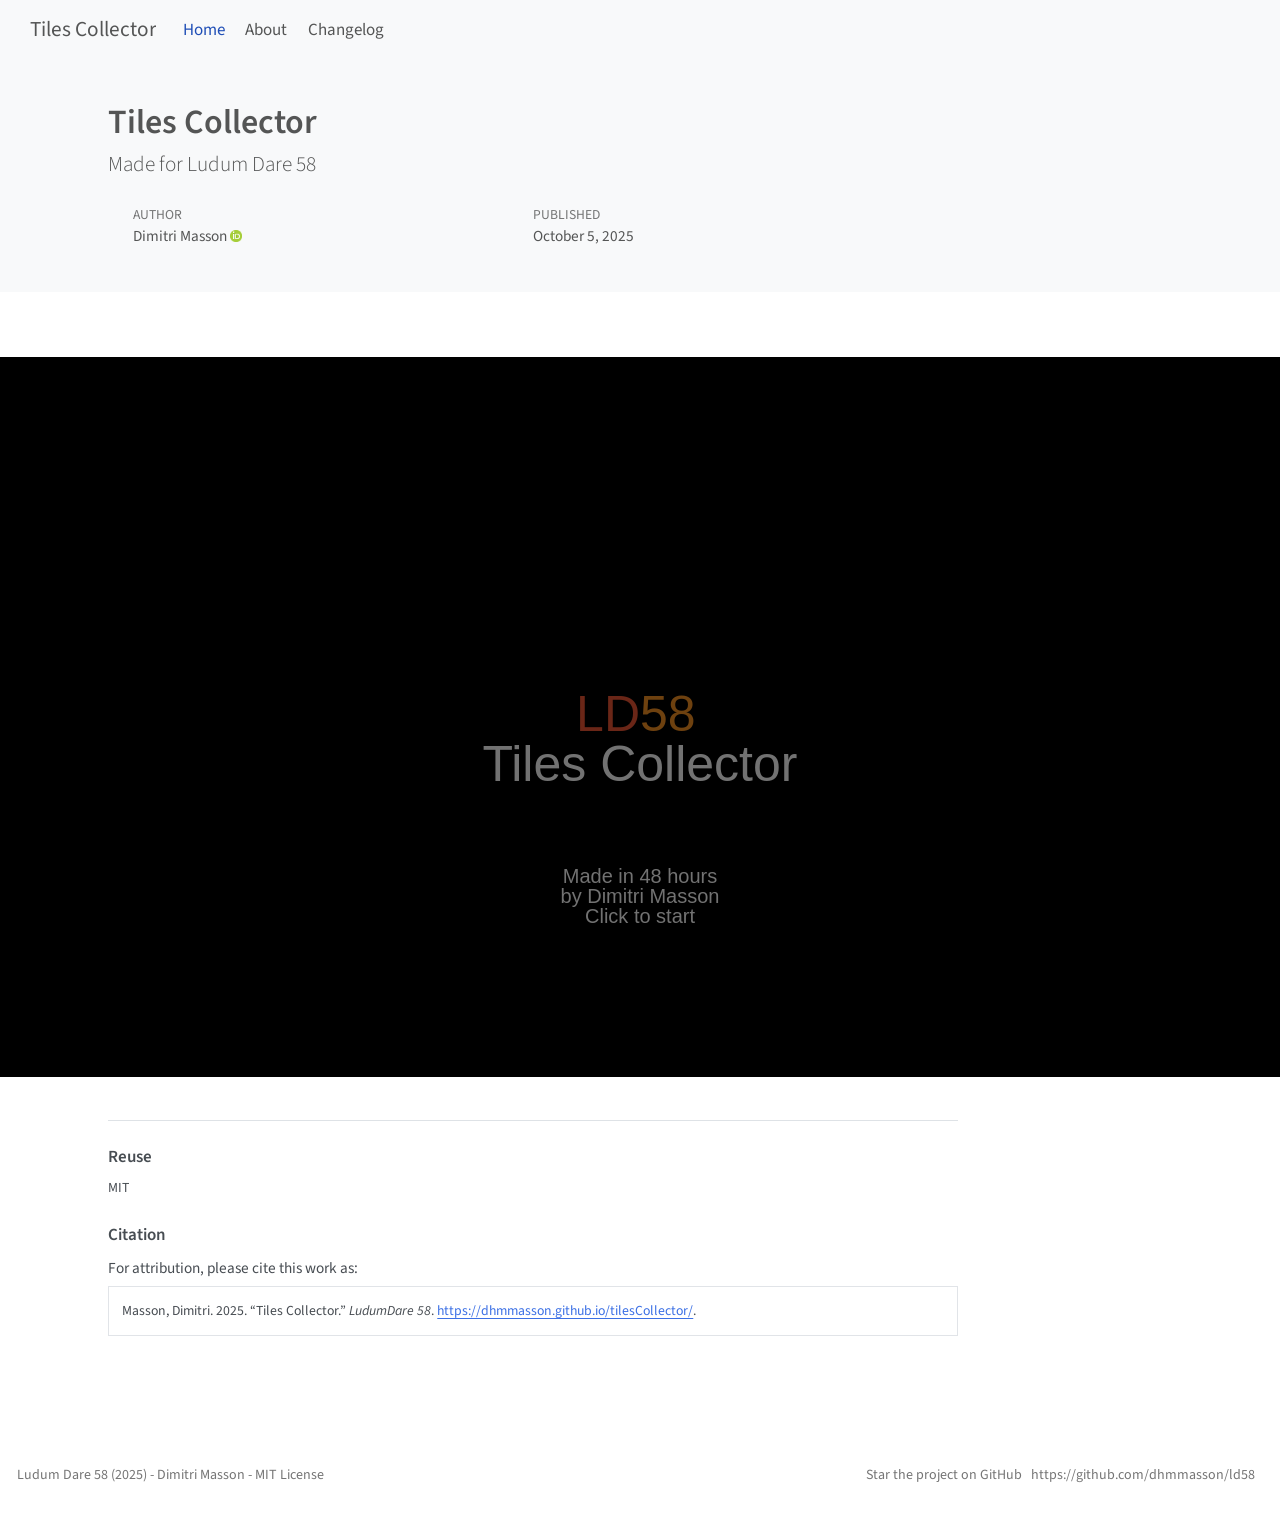
==== commit 4d3b37eb: "Built site for gh-pages" ====
--- a/index.html
+++ b/index.html
@@ -74,7 +74,7 @@
 <link rel="stylesheet" href="stylesheets/styles.css">
 <meta property="og:title" content="Tiles Collector">
 <meta property="og:description" content="Made for Ludum Dare 58">
-<meta property="og:image" content="https://dhmmasson.github.io/tilesCollector/[data-uri]">
+<meta property="og:image" content="https://dhmmasson.github.io/tilesCollector/assets/splash.jpg">
 <meta property="og:site_name" content="Tiles Collector">
 <meta property="og:locale" content="en_US">
 <meta name="twitter:title" content="Tiles Collector">
@@ -299,7 +299,7 @@
   }
     var localhostRegex = new RegExp(/^(?:http|https):\/\/localhost\:?[0-9]*\//);
     var mailtoRegex = new RegExp(/^mailto:/);
-      var filterRegex = new RegExp("https:\/\/dhmmasson\.github\.io\/tilesCollector\/");
+      var filterRegex = new RegExp("https:\/\/dhmmasson\.github\.io\/tilesCollector");
     var isInternal = (href) => {
         return filterRegex.test(href) || localhostRegex.test(href) || mailtoRegex.test(href);
     }
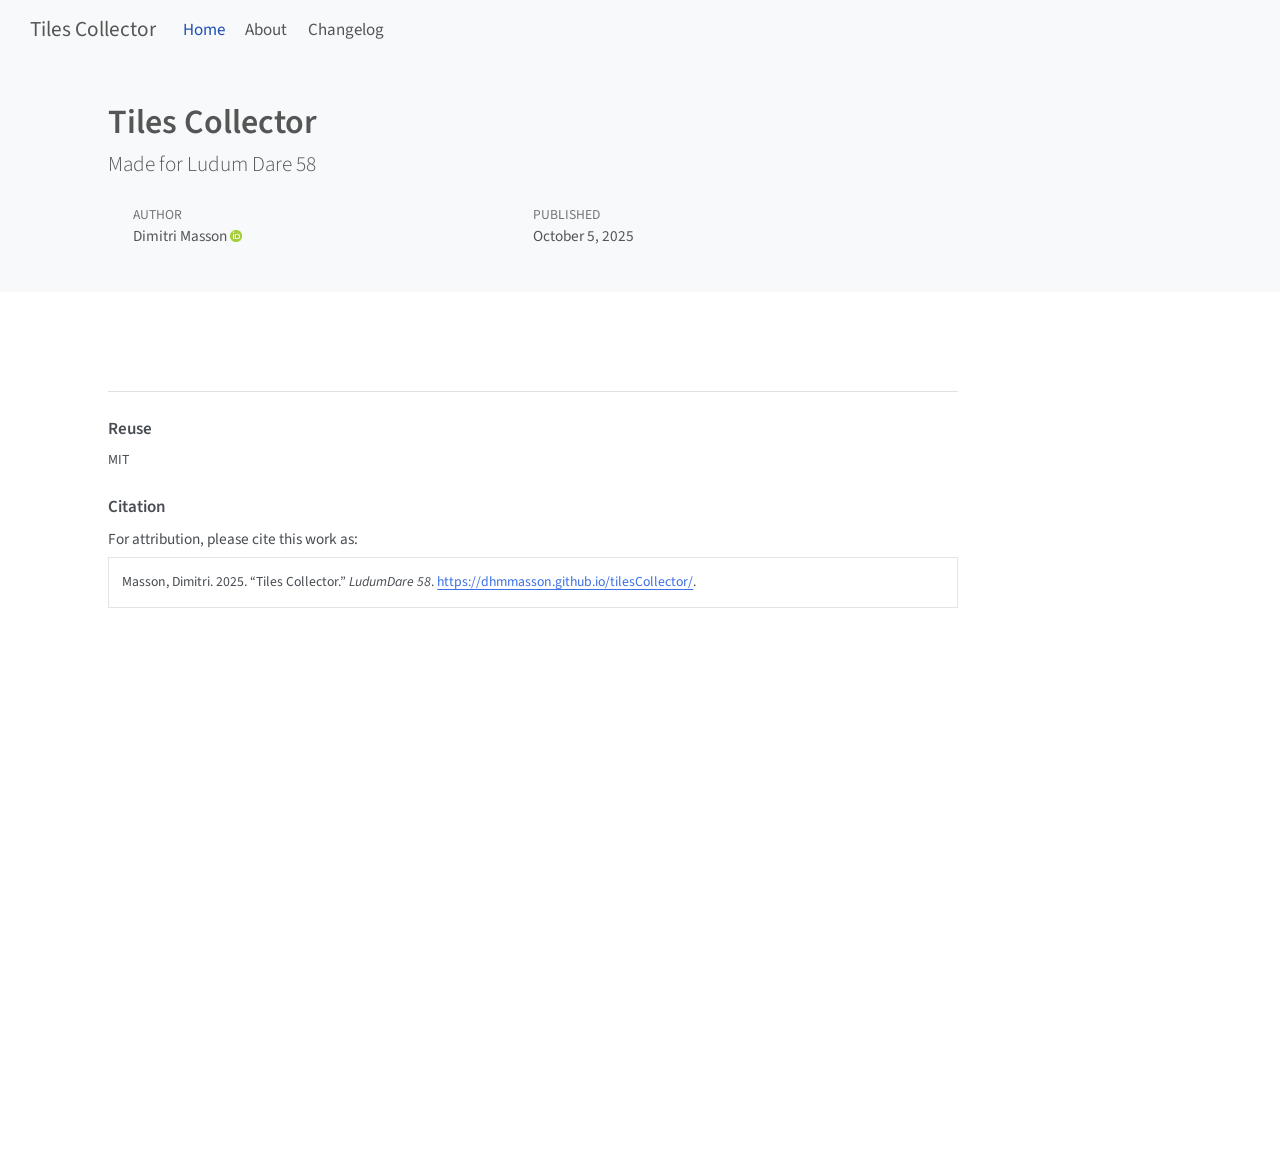
==== commit a056796a: "Built site for gh-pages" ====
--- a/index.html
+++ b/index.html
@@ -167,6 +167,7 @@
 <main class="content quarto-banner-title-block column-page" id="quarto-document-content">
 <script src="libraries/p5/p5.min.js" type="text/javascript"></script>
 <script src="libraries/p5/addons/p5.sound.min.js" type="text/javascript"></script>
+<script src="src/highscore.js" type="text/javascript"></script>
 <script src="src/frize.js" type="text/javascript"></script>
 <script src="src/infoBox.js" type="text/javascript"></script>
 <script src="src/levels.js" type="text/javascript"></script>
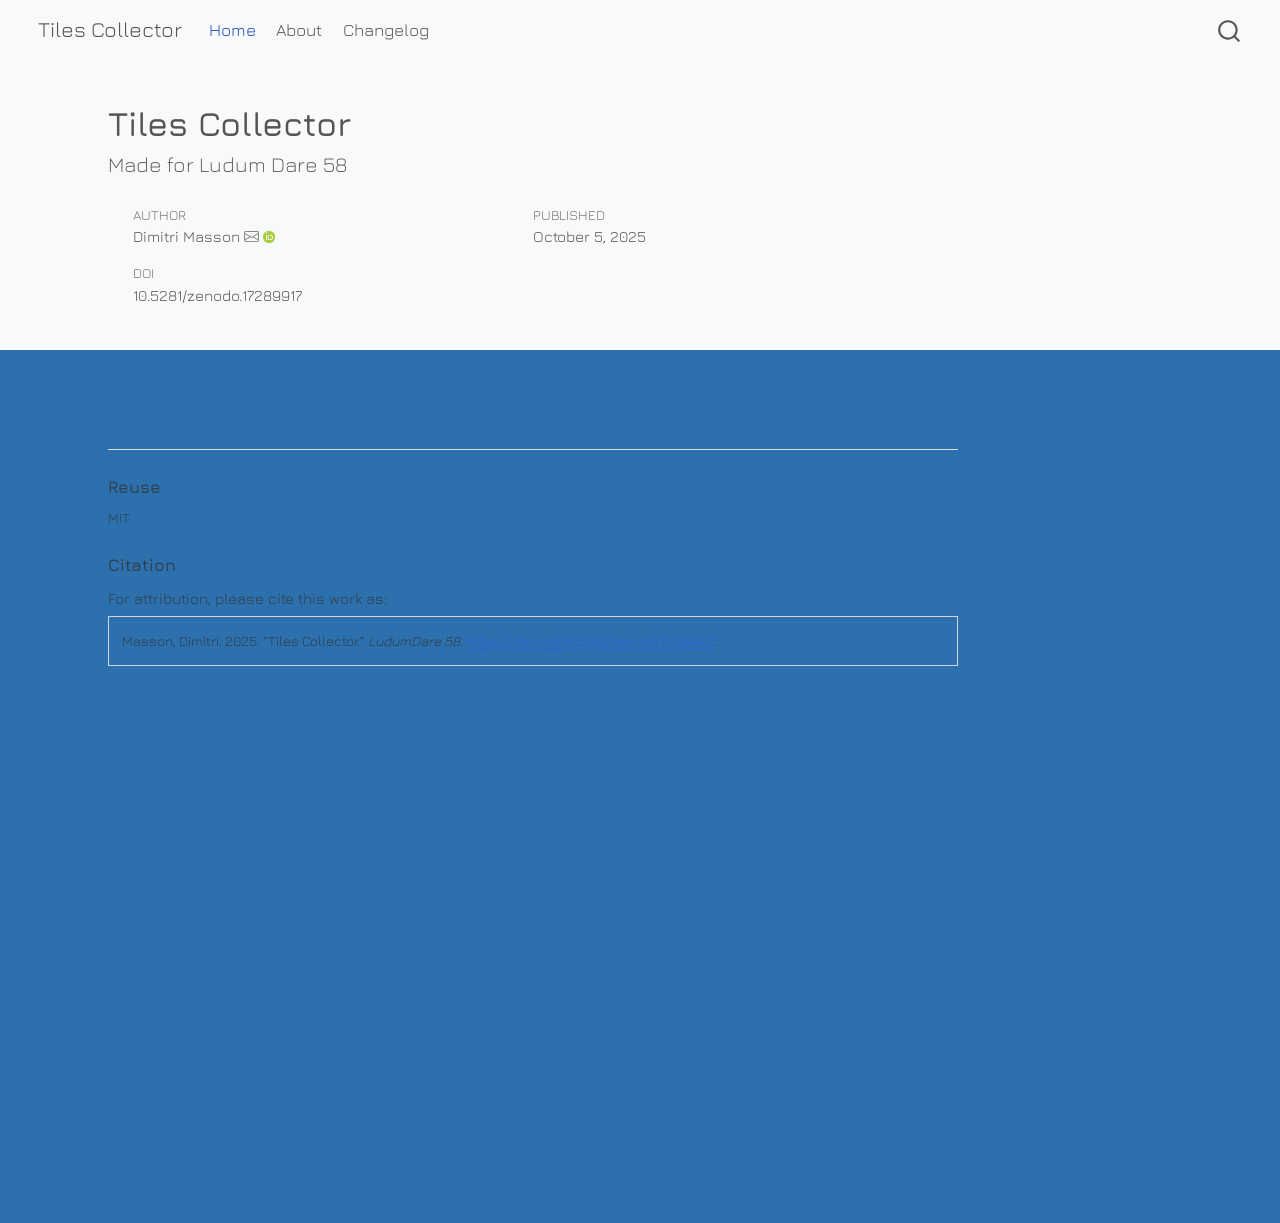
==== commit 52ec6515: "Built site for gh-pages" ====
--- a/index.html
+++ b/index.html
@@ -2,12 +2,13 @@
 <html xmlns="http://www.w3.org/1999/xhtml" lang="en" xml:lang="en"><head>
 
 <meta charset="utf-8">
-<meta name="generator" content="quarto-1.5.53">
+<meta name="generator" content="quarto-1.8.25">
 
 <meta name="viewport" content="width=device-width, initial-scale=1.0, user-scalable=yes">
 
 <meta name="author" content="Dimitri Masson">
 <meta name="dcterms.date" content="2025-10-05">
+<meta name="description" content="Tiles Collector is a minimalist puzzle game where you collect unique color pairs by carefully arranging colored tiles in 1D friezes and 2D grids.">
 
 <title>Tiles Collector</title>
 <style>
@@ -33,15 +34,21 @@
 <script src="site_libs/quarto-search/quarto-search.js"></script>
 <meta name="quarto:offset" content="./">
 <link href="./assets/favicon.png" rel="icon" type="image/png">
-<script src="site_libs/quarto-html/quarto.js"></script>
+<script src="site_libs/quarto-html/quarto.js" type="module"></script>
+<script src="site_libs/quarto-html/tabsets/tabsets.js" type="module"></script>
+<script src="site_libs/quarto-html/axe/axe-check.js" type="module"></script>
 <script src="site_libs/quarto-html/popper.min.js"></script>
 <script src="site_libs/quarto-html/tippy.umd.min.js"></script>
 <script src="site_libs/quarto-html/anchor.min.js"></script>
 <link href="site_libs/quarto-html/tippy.css" rel="stylesheet">
-<link href="site_libs/quarto-html/quarto-syntax-highlighting.css" rel="stylesheet" id="quarto-text-highlighting-styles">
+<link href="site_libs/quarto-html/quarto-syntax-highlighting-7b89279ff1a6dce999919e0e67d4d9ec.css" rel="stylesheet" class="quarto-color-scheme" id="quarto-text-highlighting-styles">
+<link href="site_libs/quarto-html/quarto-syntax-highlighting-dark-707d8167ce6003fca903bfe2be84ab7f.css" rel="stylesheet" class="quarto-color-scheme quarto-color-alternate" id="quarto-text-highlighting-styles">
+<link href="site_libs/quarto-html/quarto-syntax-highlighting-7b89279ff1a6dce999919e0e67d4d9ec.css" rel="stylesheet" class="quarto-color-scheme-extra" id="quarto-text-highlighting-styles">
 <script src="site_libs/bootstrap/bootstrap.min.js"></script>
 <link href="site_libs/bootstrap/bootstrap-icons.css" rel="stylesheet">
-<link href="site_libs/bootstrap/bootstrap.min.css" rel="stylesheet" id="quarto-bootstrap" data-mode="light">
+<link href="site_libs/bootstrap/bootstrap-f9f677b6fb46b0ead329d9f4a8db0da3.min.css" rel="stylesheet" append-hash="true" class="quarto-color-scheme" id="quarto-bootstrap" data-mode="light">
+<link href="site_libs/bootstrap/bootstrap-dark-f9f677b6fb46b0ead329d9f4a8db0da3.min.css" rel="stylesheet" append-hash="true" class="quarto-color-scheme quarto-color-alternate" id="quarto-bootstrap" data-mode="light">
+<link href="site_libs/bootstrap/bootstrap-f9f677b6fb46b0ead329d9f4a8db0da3.min.css" rel="stylesheet" append-hash="true" class="quarto-color-scheme-extra" id="quarto-bootstrap" data-mode="light">
 <script id="quarto-search-options" type="application/json">{
   "location": "navbar",
   "copy-button": false,
@@ -73,24 +80,28 @@
 
 <link rel="stylesheet" href="stylesheets/styles.css">
 <meta property="og:title" content="Tiles Collector">
-<meta property="og:description" content="Made for Ludum Dare 58">
+<meta property="og:description" content="Tiles Collector is a minimalist puzzle game where you collect unique color pairs by carefully arranging colored tiles in 1D friezes and 2D grids.">
 <meta property="og:image" content="https://dhmmasson.github.io/tilesCollector/assets/splash.jpg">
 <meta property="og:site_name" content="Tiles Collector">
 <meta property="og:locale" content="en_US">
 <meta name="twitter:title" content="Tiles Collector">
-<meta name="twitter:description" content="Made for Ludum Dare 58">
+<meta name="twitter:description" content="Tiles Collector is a minimalist puzzle game where you collect unique color pairs by carefully arranging colored tiles in 1D friezes and 2D grids.">
 <meta name="twitter:image" content="https://dhmmasson.github.io/tilesCollector/assets/splash.jpg">
 <meta name="twitter:creator" content="@dhmmasson">
 <meta name="twitter:card" content="summary_large_image">
 </head>
 
-<body class="nav-fixed">
+<body class="nav-fixed quarto-light">
 
 <div id="quarto-search-results"></div>
   <header id="quarto-header" class="headroom fixed-top quarto-banner">
     <nav class="navbar navbar-expand-lg " data-bs-theme="dark">
       <div class="navbar-container container-fluid">
       <div class="navbar-brand-container mx-auto">
+    <a href="./index.html" class="navbar-brand navbar-brand-logo">
+    <img src="./logo.png" alt="" class="navbar-logo light-content">
+    <img src="./logo.png" alt="" class="navbar-logo dark-content">
+    </a>
     <a class="navbar-brand" href="./index.html">
     <span class="navbar-title">Tiles Collector</span>
     </a>
@@ -149,6 +160,14 @@
           </div>
           
                 
+                <div>
+            <div class="quarto-title-meta-heading">Doi</div>
+            <div class="quarto-title-meta-contents">
+              <p class="doi">
+                <a href="https://doi.org/10.5281/zenodo.17289917">10.5281/zenodo.17289917</a>
+              </p>
+            </div>
+          </div>
               </div>
       </div>
       <div class="quarto-title-meta-column-end quarto-other-formats-target">
@@ -206,242 +225,246 @@
 
 <div id="quarto-appendix" class="default"><section class="quarto-appendix-contents" id="quarto-reuse"><h2 class="anchored quarto-appendix-heading">Reuse</h2><div class="quarto-appendix-contents"><div>MIT</div></div></section><section class="quarto-appendix-contents" id="quarto-citation"><h2 class="anchored quarto-appendix-heading">Citation</h2><div><div class="quarto-appendix-secondary-label">For attribution, please cite this work as:</div><div id="ref-masson2025" class="csl-entry quarto-appendix-citeas" role="listitem">
 Masson, Dimitri. 2025. <span>“Tiles Collector.”</span> <em>LudumDare
-58</em>. <a href="https://dhmmasson.github.io/tilesCollector/">https://dhmmasson.github.io/tilesCollector/</a>.
+58</em>. <a href="https://doi.org/10.5281/zenodo.17289917">https://doi.org/10.5281/zenodo.17289917</a>.
 </div></div></section></div></main> <!-- /main -->
 <script id="quarto-html-after-body" type="application/javascript">
-window.document.addEventListener("DOMContentLoaded", function (event) {
-  const toggleBodyColorMode = (bsSheetEl) => {
-    const mode = bsSheetEl.getAttribute("data-mode");
-    const bodyEl = window.document.querySelector("body");
-    if (mode === "dark") {
-      bodyEl.classList.add("quarto-dark");
-      bodyEl.classList.remove("quarto-light");
-    } else {
-      bodyEl.classList.add("quarto-light");
-      bodyEl.classList.remove("quarto-dark");
-    }
-  }
-  const toggleBodyColorPrimary = () => {
-    const bsSheetEl = window.document.querySelector("link#quarto-bootstrap");
-    if (bsSheetEl) {
-      toggleBodyColorMode(bsSheetEl);
-    }
-  }
-  toggleBodyColorPrimary();  
-  const icon = "";
-  const anchorJS = new window.AnchorJS();
-  anchorJS.options = {
-    placement: 'right',
-    icon: icon
-  };
-  anchorJS.add('.anchored');
-  const isCodeAnnotation = (el) => {
-    for (const clz of el.classList) {
-      if (clz.startsWith('code-annotation-')) {                     
-        return true;
-      }
-    }
-    return false;
-  }
-  const onCopySuccess = function(e) {
-    // button target
-    const button = e.trigger;
-    // don't keep focus
-    button.blur();
-    // flash "checked"
-    button.classList.add('code-copy-button-checked');
-    var currentTitle = button.getAttribute("title");
-    button.setAttribute("title", "Copied!");
-    let tooltip;
-    if (window.bootstrap) {
-      button.setAttribute("data-bs-toggle", "tooltip");
-      button.setAttribute("data-bs-placement", "left");
-      button.setAttribute("data-bs-title", "Copied!");
-      tooltip = new bootstrap.Tooltip(button, 
-        { trigger: "manual", 
-          customClass: "code-copy-button-tooltip",
-          offset: [0, -8]});
-      tooltip.show();    
-    }
-    setTimeout(function() {
-      if (tooltip) {
-        tooltip.hide();
-        button.removeAttribute("data-bs-title");
-        button.removeAttribute("data-bs-toggle");
-        button.removeAttribute("data-bs-placement");
-      }
-      button.setAttribute("title", currentTitle);
-      button.classList.remove('code-copy-button-checked');
-    }, 1000);
-    // clear code selection
-    e.clearSelection();
-  }
-  const getTextToCopy = function(trigger) {
-      const codeEl = trigger.previousElementSibling.cloneNode(true);
+  window.document.addEventListener("DOMContentLoaded", function (event) {
+    const icon = "";
+    const anchorJS = new window.AnchorJS();
+    anchorJS.options = {
+      placement: 'right',
+      icon: icon
+    };
+    anchorJS.add('.anchored');
+    const isCodeAnnotation = (el) => {
+      for (const clz of el.classList) {
+        if (clz.startsWith('code-annotation-')) {                     
+          return true;
+        }
+      }
+      return false;
+    }
+    const onCopySuccess = function(e) {
+      // button target
+      const button = e.trigger;
+      // don't keep focus
+      button.blur();
+      // flash "checked"
+      button.classList.add('code-copy-button-checked');
+      var currentTitle = button.getAttribute("title");
+      button.setAttribute("title", "Copied!");
+      let tooltip;
+      if (window.bootstrap) {
+        button.setAttribute("data-bs-toggle", "tooltip");
+        button.setAttribute("data-bs-placement", "left");
+        button.setAttribute("data-bs-title", "Copied!");
+        tooltip = new bootstrap.Tooltip(button, 
+          { trigger: "manual", 
+            customClass: "code-copy-button-tooltip",
+            offset: [0, -8]});
+        tooltip.show();    
+      }
+      setTimeout(function() {
+        if (tooltip) {
+          tooltip.hide();
+          button.removeAttribute("data-bs-title");
+          button.removeAttribute("data-bs-toggle");
+          button.removeAttribute("data-bs-placement");
+        }
+        button.setAttribute("title", currentTitle);
+        button.classList.remove('code-copy-button-checked');
+      }, 1000);
+      // clear code selection
+      e.clearSelection();
+    }
+    const getTextToCopy = function(trigger) {
+      const outerScaffold = trigger.parentElement.cloneNode(true);
+      const codeEl = outerScaffold.querySelector('code');
       for (const childEl of codeEl.children) {
         if (isCodeAnnotation(childEl)) {
           childEl.remove();
         }
       }
       return codeEl.innerText;
-  }
-  const clipboard = new window.ClipboardJS('.code-copy-button:not([data-in-quarto-modal])', {
-    text: getTextToCopy
-  });
-  clipboard.on('success', onCopySuccess);
-  if (window.document.getElementById('quarto-embedded-source-code-modal')) {
-    // For code content inside modals, clipBoardJS needs to be initialized with a container option
-    // TODO: Check when it could be a function (https://github.com/zenorocha/clipboard.js/issues/860)
-    const clipboardModal = new window.ClipboardJS('.code-copy-button[data-in-quarto-modal]', {
-      text: getTextToCopy,
-      container: window.document.getElementById('quarto-embedded-source-code-modal')
+    }
+    const clipboard = new window.ClipboardJS('.code-copy-button:not([data-in-quarto-modal])', {
+      text: getTextToCopy
     });
-    clipboardModal.on('success', onCopySuccess);
-  }
-    var localhostRegex = new RegExp(/^(?:http|https):\/\/localhost\:?[0-9]*\//);
-    var mailtoRegex = new RegExp(/^mailto:/);
-      var filterRegex = new RegExp("https:\/\/dhmmasson\.github\.io\/tilesCollector");
-    var isInternal = (href) => {
-        return filterRegex.test(href) || localhostRegex.test(href) || mailtoRegex.test(href);
-    }
-    // Inspect non-navigation links and adorn them if external
- 	var links = window.document.querySelectorAll('a[href]:not(.nav-link):not(.navbar-brand):not(.toc-action):not(.sidebar-link):not(.sidebar-item-toggle):not(.pagination-link):not(.no-external):not([aria-hidden]):not(.dropdown-item):not(.quarto-navigation-tool):not(.about-link)');
-    for (var i=0; i<links.length; i++) {
-      const link = links[i];
-      if (!isInternal(link.href)) {
-        // undo the damage that might have been done by quarto-nav.js in the case of
-        // links that we want to consider external
-        if (link.dataset.originalHref !== undefined) {
-          link.href = link.dataset.originalHref;
-        }
-      }
-    }
-  function tippyHover(el, contentFn, onTriggerFn, onUntriggerFn) {
-    const config = {
-      allowHTML: true,
-      maxWidth: 500,
-      delay: 100,
-      arrow: false,
-      appendTo: function(el) {
-          return el.parentElement;
-      },
-      interactive: true,
-      interactiveBorder: 10,
-      theme: 'quarto',
-      placement: 'bottom-start',
-    };
-    if (contentFn) {
-      config.content = contentFn;
-    }
-    if (onTriggerFn) {
-      config.onTrigger = onTriggerFn;
-    }
-    if (onUntriggerFn) {
-      config.onUntrigger = onUntriggerFn;
-    }
-    window.tippy(el, config); 
-  }
-  const noterefs = window.document.querySelectorAll('a[role="doc-noteref"]');
-  for (var i=0; i<noterefs.length; i++) {
-    const ref = noterefs[i];
-    tippyHover(ref, function() {
-      // use id or data attribute instead here
-      let href = ref.getAttribute('data-footnote-href') || ref.getAttribute('href');
-      try { href = new URL(href).hash; } catch {}
-      const id = href.replace(/^#\/?/, "");
-      const note = window.document.getElementById(id);
-      if (note) {
-        return note.innerHTML;
+    clipboard.on('success', onCopySuccess);
+    if (window.document.getElementById('quarto-embedded-source-code-modal')) {
+      const clipboardModal = new window.ClipboardJS('.code-copy-button[data-in-quarto-modal]', {
+        text: getTextToCopy,
+        container: window.document.getElementById('quarto-embedded-source-code-modal')
+      });
+      clipboardModal.on('success', onCopySuccess);
+    }
+      var localhostRegex = new RegExp(/^(?:http|https):\/\/localhost\:?[0-9]*\//);
+      var mailtoRegex = new RegExp(/^mailto:/);
+        var filterRegex = new RegExp("https:\/\/dhmmasson\.github\.io\/tilesCollector");
+      var isInternal = (href) => {
+          return filterRegex.test(href) || localhostRegex.test(href) || mailtoRegex.test(href);
+      }
+      // Inspect non-navigation links and adorn them if external
+     var links = window.document.querySelectorAll('a[href]:not(.nav-link):not(.navbar-brand):not(.toc-action):not(.sidebar-link):not(.sidebar-item-toggle):not(.pagination-link):not(.no-external):not([aria-hidden]):not(.dropdown-item):not(.quarto-navigation-tool):not(.about-link)');
+      for (var i=0; i<links.length; i++) {
+        const link = links[i];
+        if (!isInternal(link.href)) {
+          // undo the damage that might have been done by quarto-nav.js in the case of
+          // links that we want to consider external
+          if (link.dataset.originalHref !== undefined) {
+            link.href = link.dataset.originalHref;
+          }
+        }
+      }
+    function tippyHover(el, contentFn, onTriggerFn, onUntriggerFn) {
+      const config = {
+        allowHTML: true,
+        maxWidth: 500,
+        delay: 100,
+        arrow: false,
+        appendTo: function(el) {
+            return el.parentElement;
+        },
+        interactive: true,
+        interactiveBorder: 10,
+        theme: 'quarto',
+        placement: 'bottom-start',
+      };
+      if (contentFn) {
+        config.content = contentFn;
+      }
+      if (onTriggerFn) {
+        config.onTrigger = onTriggerFn;
+      }
+      if (onUntriggerFn) {
+        config.onUntrigger = onUntriggerFn;
+      }
+      window.tippy(el, config); 
+    }
+    const noterefs = window.document.querySelectorAll('a[role="doc-noteref"]');
+    for (var i=0; i<noterefs.length; i++) {
+      const ref = noterefs[i];
+      tippyHover(ref, function() {
+        // use id or data attribute instead here
+        let href = ref.getAttribute('data-footnote-href') || ref.getAttribute('href');
+        try { href = new URL(href).hash; } catch {}
+        const id = href.replace(/^#\/?/, "");
+        const note = window.document.getElementById(id);
+        if (note) {
+          return note.innerHTML;
+        } else {
+          return "";
+        }
+      });
+    }
+    const xrefs = window.document.querySelectorAll('a.quarto-xref');
+    const processXRef = (id, note) => {
+      // Strip column container classes
+      const stripColumnClz = (el) => {
+        el.classList.remove("page-full", "page-columns");
+        if (el.children) {
+          for (const child of el.children) {
+            stripColumnClz(child);
+          }
+        }
+      }
+      stripColumnClz(note)
+      if (id === null || id.startsWith('sec-')) {
+        // Special case sections, only their first couple elements
+        const container = document.createElement("div");
+        if (note.children && note.children.length > 2) {
+          container.appendChild(note.children[0].cloneNode(true));
+          for (let i = 1; i < note.children.length; i++) {
+            const child = note.children[i];
+            if (child.tagName === "P" && child.innerText === "") {
+              continue;
+            } else {
+              container.appendChild(child.cloneNode(true));
+              break;
+            }
+          }
+          if (window.Quarto?.typesetMath) {
+            window.Quarto.typesetMath(container);
+          }
+          return container.innerHTML
+        } else {
+          if (window.Quarto?.typesetMath) {
+            window.Quarto.typesetMath(note);
+          }
+          return note.innerHTML;
+        }
       } else {
-        return "";
-      }
-    });
-  }
-  const xrefs = window.document.querySelectorAll('a.quarto-xref');
-  const processXRef = (id, note) => {
-    // Strip column container classes
-    const stripColumnClz = (el) => {
-      el.classList.remove("page-full", "page-columns");
-      if (el.children) {
-        for (const child of el.children) {
-          stripColumnClz(child);
-        }
-      }
-    }
-    stripColumnClz(note)
-    if (id === null || id.startsWith('sec-')) {
-      // Special case sections, only their first couple elements
-      const container = document.createElement("div");
-      if (note.children && note.children.length > 2) {
-        container.appendChild(note.children[0].cloneNode(true));
-        for (let i = 1; i < note.children.length; i++) {
-          const child = note.children[i];
-          if (child.tagName === "P" && child.innerText === "") {
-            continue;
-          } else {
-            container.appendChild(child.cloneNode(true));
-            break;
-          }
-        }
-        if (window.Quarto?.typesetMath) {
-          window.Quarto.typesetMath(container);
-        }
-        return container.innerHTML
-      } else {
+        // Remove any anchor links if they are present
+        const anchorLink = note.querySelector('a.anchorjs-link');
+        if (anchorLink) {
+          anchorLink.remove();
+        }
         if (window.Quarto?.typesetMath) {
           window.Quarto.typesetMath(note);
         }
-        return note.innerHTML;
-      }
-    } else {
-      // Remove any anchor links if they are present
-      const anchorLink = note.querySelector('a.anchorjs-link');
-      if (anchorLink) {
-        anchorLink.remove();
-      }
-      if (window.Quarto?.typesetMath) {
-        window.Quarto.typesetMath(note);
-      }
-      // TODO in 1.5, we should make sure this works without a callout special case
-      if (note.classList.contains("callout")) {
-        return note.outerHTML;
-      } else {
-        return note.innerHTML;
-      }
-    }
-  }
-  for (var i=0; i<xrefs.length; i++) {
-    const xref = xrefs[i];
-    tippyHover(xref, undefined, function(instance) {
-      instance.disable();
-      let url = xref.getAttribute('href');
-      let hash = undefined; 
-      if (url.startsWith('#')) {
-        hash = url;
-      } else {
-        try { hash = new URL(url).hash; } catch {}
-      }
-      if (hash) {
-        const id = hash.replace(/^#\/?/, "");
-        const note = window.document.getElementById(id);
-        if (note !== null) {
-          try {
-            const html = processXRef(id, note.cloneNode(true));
-            instance.setContent(html);
-          } finally {
-            instance.enable();
-            instance.show();
-          }
+        if (note.classList.contains("callout")) {
+          return note.outerHTML;
         } else {
-          // See if we can fetch this
-          fetch(url.split('#')[0])
+          return note.innerHTML;
+        }
+      }
+    }
+    for (var i=0; i<xrefs.length; i++) {
+      const xref = xrefs[i];
+      tippyHover(xref, undefined, function(instance) {
+        instance.disable();
+        let url = xref.getAttribute('href');
+        let hash = undefined; 
+        if (url.startsWith('#')) {
+          hash = url;
+        } else {
+          try { hash = new URL(url).hash; } catch {}
+        }
+        if (hash) {
+          const id = hash.replace(/^#\/?/, "");
+          const note = window.document.getElementById(id);
+          if (note !== null) {
+            try {
+              const html = processXRef(id, note.cloneNode(true));
+              instance.setContent(html);
+            } finally {
+              instance.enable();
+              instance.show();
+            }
+          } else {
+            // See if we can fetch this
+            fetch(url.split('#')[0])
+            .then(res => res.text())
+            .then(html => {
+              const parser = new DOMParser();
+              const htmlDoc = parser.parseFromString(html, "text/html");
+              const note = htmlDoc.getElementById(id);
+              if (note !== null) {
+                const html = processXRef(id, note);
+                instance.setContent(html);
+              } 
+            }).finally(() => {
+              instance.enable();
+              instance.show();
+            });
+          }
+        } else {
+          // See if we can fetch a full url (with no hash to target)
+          // This is a special case and we should probably do some content thinning / targeting
+          fetch(url)
           .then(res => res.text())
           .then(html => {
             const parser = new DOMParser();
             const htmlDoc = parser.parseFromString(html, "text/html");
-            const note = htmlDoc.getElementById(id);
+            const note = htmlDoc.querySelector('main.content');
             if (note !== null) {
-              const html = processXRef(id, note);
+              // This should only happen for chapter cross references
+              // (since there is no id in the URL)
+              // remove the first header
+              if (note.children.length > 0 && note.children[0].tagName === "HEADER") {
+                note.children[0].remove();
+              }
+              const html = processXRef(null, note);
               instance.setContent(html);
             } 
           }).finally(() => {
@@ -449,185 +472,161 @@
             instance.show();
           });
         }
+      }, function(instance) {
+      });
+    }
+        let selectedAnnoteEl;
+        const selectorForAnnotation = ( cell, annotation) => {
+          let cellAttr = 'data-code-cell="' + cell + '"';
+          let lineAttr = 'data-code-annotation="' +  annotation + '"';
+          const selector = 'span[' + cellAttr + '][' + lineAttr + ']';
+          return selector;
+        }
+        const selectCodeLines = (annoteEl) => {
+          const doc = window.document;
+          const targetCell = annoteEl.getAttribute("data-target-cell");
+          const targetAnnotation = annoteEl.getAttribute("data-target-annotation");
+          const annoteSpan = window.document.querySelector(selectorForAnnotation(targetCell, targetAnnotation));
+          const lines = annoteSpan.getAttribute("data-code-lines").split(",");
+          const lineIds = lines.map((line) => {
+            return targetCell + "-" + line;
+          })
+          let top = null;
+          let height = null;
+          let parent = null;
+          if (lineIds.length > 0) {
+              //compute the position of the single el (top and bottom and make a div)
+              const el = window.document.getElementById(lineIds[0]);
+              top = el.offsetTop;
+              height = el.offsetHeight;
+              parent = el.parentElement.parentElement;
+            if (lineIds.length > 1) {
+              const lastEl = window.document.getElementById(lineIds[lineIds.length - 1]);
+              const bottom = lastEl.offsetTop + lastEl.offsetHeight;
+              height = bottom - top;
+            }
+            if (top !== null && height !== null && parent !== null) {
+              // cook up a div (if necessary) and position it 
+              let div = window.document.getElementById("code-annotation-line-highlight");
+              if (div === null) {
+                div = window.document.createElement("div");
+                div.setAttribute("id", "code-annotation-line-highlight");
+                div.style.position = 'absolute';
+                parent.appendChild(div);
+              }
+              div.style.top = top - 2 + "px";
+              div.style.height = height + 4 + "px";
+              div.style.left = 0;
+              let gutterDiv = window.document.getElementById("code-annotation-line-highlight-gutter");
+              if (gutterDiv === null) {
+                gutterDiv = window.document.createElement("div");
+                gutterDiv.setAttribute("id", "code-annotation-line-highlight-gutter");
+                gutterDiv.style.position = 'absolute';
+                const codeCell = window.document.getElementById(targetCell);
+                const gutter = codeCell.querySelector('.code-annotation-gutter');
+                gutter.appendChild(gutterDiv);
+              }
+              gutterDiv.style.top = top - 2 + "px";
+              gutterDiv.style.height = height + 4 + "px";
+            }
+            selectedAnnoteEl = annoteEl;
+          }
+        };
+        const unselectCodeLines = () => {
+          const elementsIds = ["code-annotation-line-highlight", "code-annotation-line-highlight-gutter"];
+          elementsIds.forEach((elId) => {
+            const div = window.document.getElementById(elId);
+            if (div) {
+              div.remove();
+            }
+          });
+          selectedAnnoteEl = undefined;
+        };
+          // Handle positioning of the toggle
+      window.addEventListener(
+        "resize",
+        throttle(() => {
+          elRect = undefined;
+          if (selectedAnnoteEl) {
+            selectCodeLines(selectedAnnoteEl);
+          }
+        }, 10)
+      );
+      function throttle(fn, ms) {
+      let throttle = false;
+      let timer;
+        return (...args) => {
+          if(!throttle) { // first call gets through
+              fn.apply(this, args);
+              throttle = true;
+          } else { // all the others get throttled
+              if(timer) clearTimeout(timer); // cancel #2
+              timer = setTimeout(() => {
+                fn.apply(this, args);
+                timer = throttle = false;
+              }, ms);
+          }
+        };
+      }
+        // Attach click handler to the DT
+        const annoteDls = window.document.querySelectorAll('dt[data-target-cell]');
+        for (const annoteDlNode of annoteDls) {
+          annoteDlNode.addEventListener('click', (event) => {
+            const clickedEl = event.target;
+            if (clickedEl !== selectedAnnoteEl) {
+              unselectCodeLines();
+              const activeEl = window.document.querySelector('dt[data-target-cell].code-annotation-active');
+              if (activeEl) {
+                activeEl.classList.remove('code-annotation-active');
+              }
+              selectCodeLines(clickedEl);
+              clickedEl.classList.add('code-annotation-active');
+            } else {
+              // Unselect the line
+              unselectCodeLines();
+              clickedEl.classList.remove('code-annotation-active');
+            }
+          });
+        }
+    const findCites = (el) => {
+      const parentEl = el.parentElement;
+      if (parentEl) {
+        const cites = parentEl.dataset.cites;
+        if (cites) {
+          return {
+            el,
+            cites: cites.split(' ')
+          };
+        } else {
+          return findCites(el.parentElement)
+        }
       } else {
-        // See if we can fetch a full url (with no hash to target)
-        // This is a special case and we should probably do some content thinning / targeting
-        fetch(url)
-        .then(res => res.text())
-        .then(html => {
-          const parser = new DOMParser();
-          const htmlDoc = parser.parseFromString(html, "text/html");
-          const note = htmlDoc.querySelector('main.content');
-          if (note !== null) {
-            // This should only happen for chapter cross references
-            // (since there is no id in the URL)
-            // remove the first header
-            if (note.children.length > 0 && note.children[0].tagName === "HEADER") {
-              note.children[0].remove();
+        return undefined;
+      }
+    };
+    var bibliorefs = window.document.querySelectorAll('a[role="doc-biblioref"]');
+    for (var i=0; i<bibliorefs.length; i++) {
+      const ref = bibliorefs[i];
+      const citeInfo = findCites(ref);
+      if (citeInfo) {
+        tippyHover(citeInfo.el, function() {
+          var popup = window.document.createElement('div');
+          citeInfo.cites.forEach(function(cite) {
+            var citeDiv = window.document.createElement('div');
+            citeDiv.classList.add('hanging-indent');
+            citeDiv.classList.add('csl-entry');
+            var biblioDiv = window.document.getElementById('ref-' + cite);
+            if (biblioDiv) {
+              citeDiv.innerHTML = biblioDiv.innerHTML;
             }
-            const html = processXRef(null, note);
-            instance.setContent(html);
-          } 
-        }).finally(() => {
-          instance.enable();
-          instance.show();
+            popup.appendChild(citeDiv);
+          });
+          return popup.innerHTML;
         });
       }
-    }, function(instance) {
-    });
-  }
-      let selectedAnnoteEl;
-      const selectorForAnnotation = ( cell, annotation) => {
-        let cellAttr = 'data-code-cell="' + cell + '"';
-        let lineAttr = 'data-code-annotation="' +  annotation + '"';
-        const selector = 'span[' + cellAttr + '][' + lineAttr + ']';
-        return selector;
-      }
-      const selectCodeLines = (annoteEl) => {
-        const doc = window.document;
-        const targetCell = annoteEl.getAttribute("data-target-cell");
-        const targetAnnotation = annoteEl.getAttribute("data-target-annotation");
-        const annoteSpan = window.document.querySelector(selectorForAnnotation(targetCell, targetAnnotation));
-        const lines = annoteSpan.getAttribute("data-code-lines").split(",");
-        const lineIds = lines.map((line) => {
-          return targetCell + "-" + line;
-        })
-        let top = null;
-        let height = null;
-        let parent = null;
-        if (lineIds.length > 0) {
-            //compute the position of the single el (top and bottom and make a div)
-            const el = window.document.getElementById(lineIds[0]);
-            top = el.offsetTop;
-            height = el.offsetHeight;
-            parent = el.parentElement.parentElement;
-          if (lineIds.length > 1) {
-            const lastEl = window.document.getElementById(lineIds[lineIds.length - 1]);
-            const bottom = lastEl.offsetTop + lastEl.offsetHeight;
-            height = bottom - top;
-          }
-          if (top !== null && height !== null && parent !== null) {
-            // cook up a div (if necessary) and position it 
-            let div = window.document.getElementById("code-annotation-line-highlight");
-            if (div === null) {
-              div = window.document.createElement("div");
-              div.setAttribute("id", "code-annotation-line-highlight");
-              div.style.position = 'absolute';
-              parent.appendChild(div);
-            }
-            div.style.top = top - 2 + "px";
-            div.style.height = height + 4 + "px";
-            div.style.left = 0;
-            let gutterDiv = window.document.getElementById("code-annotation-line-highlight-gutter");
-            if (gutterDiv === null) {
-              gutterDiv = window.document.createElement("div");
-              gutterDiv.setAttribute("id", "code-annotation-line-highlight-gutter");
-              gutterDiv.style.position = 'absolute';
-              const codeCell = window.document.getElementById(targetCell);
-              const gutter = codeCell.querySelector('.code-annotation-gutter');
-              gutter.appendChild(gutterDiv);
-            }
-            gutterDiv.style.top = top - 2 + "px";
-            gutterDiv.style.height = height + 4 + "px";
-          }
-          selectedAnnoteEl = annoteEl;
-        }
-      };
-      const unselectCodeLines = () => {
-        const elementsIds = ["code-annotation-line-highlight", "code-annotation-line-highlight-gutter"];
-        elementsIds.forEach((elId) => {
-          const div = window.document.getElementById(elId);
-          if (div) {
-            div.remove();
-          }
-        });
-        selectedAnnoteEl = undefined;
-      };
-        // Handle positioning of the toggle
-    window.addEventListener(
-      "resize",
-      throttle(() => {
-        elRect = undefined;
-        if (selectedAnnoteEl) {
-          selectCodeLines(selectedAnnoteEl);
-        }
-      }, 10)
-    );
-    function throttle(fn, ms) {
-    let throttle = false;
-    let timer;
-      return (...args) => {
-        if(!throttle) { // first call gets through
-            fn.apply(this, args);
-            throttle = true;
-        } else { // all the others get throttled
-            if(timer) clearTimeout(timer); // cancel #2
-            timer = setTimeout(() => {
-              fn.apply(this, args);
-              timer = throttle = false;
-            }, ms);
-        }
-      };
-    }
-      // Attach click handler to the DT
-      const annoteDls = window.document.querySelectorAll('dt[data-target-cell]');
-      for (const annoteDlNode of annoteDls) {
-        annoteDlNode.addEventListener('click', (event) => {
-          const clickedEl = event.target;
-          if (clickedEl !== selectedAnnoteEl) {
-            unselectCodeLines();
-            const activeEl = window.document.querySelector('dt[data-target-cell].code-annotation-active');
-            if (activeEl) {
-              activeEl.classList.remove('code-annotation-active');
-            }
-            selectCodeLines(clickedEl);
-            clickedEl.classList.add('code-annotation-active');
-          } else {
-            // Unselect the line
-            unselectCodeLines();
-            clickedEl.classList.remove('code-annotation-active');
-          }
-        });
-      }
-  const findCites = (el) => {
-    const parentEl = el.parentElement;
-    if (parentEl) {
-      const cites = parentEl.dataset.cites;
-      if (cites) {
-        return {
-          el,
-          cites: cites.split(' ')
-        };
-      } else {
-        return findCites(el.parentElement)
-      }
-    } else {
-      return undefined;
-    }
-  };
-  var bibliorefs = window.document.querySelectorAll('a[role="doc-biblioref"]');
-  for (var i=0; i<bibliorefs.length; i++) {
-    const ref = bibliorefs[i];
-    const citeInfo = findCites(ref);
-    if (citeInfo) {
-      tippyHover(citeInfo.el, function() {
-        var popup = window.document.createElement('div');
-        citeInfo.cites.forEach(function(cite) {
-          var citeDiv = window.document.createElement('div');
-          citeDiv.classList.add('hanging-indent');
-          citeDiv.classList.add('csl-entry');
-          var biblioDiv = window.document.getElementById('ref-' + cite);
-          if (biblioDiv) {
-            citeDiv.innerHTML = biblioDiv.innerHTML;
-          }
-          popup.appendChild(citeDiv);
-        });
-        return popup.innerHTML;
-      });
-    }
-  }
-});
-</script>
+    }
+  });
+  </script>
 </div> <!-- /content -->
 <footer class="footer">
   <div class="nav-footer">
--- a/site_libs/quarto-html/quarto-syntax-highlighting-7b89279ff1a6dce999919e0e67d4d9ec.css
+++ b/site_libs/quarto-html/quarto-syntax-highlighting-7b89279ff1a6dce999919e0e67d4d9ec.css
@@ -0,0 +1,236 @@
+/* quarto syntax highlight colors */
+:root {
+  --quarto-hl-ot-color: #003B4F;
+  --quarto-hl-at-color: #657422;
+  --quarto-hl-ss-color: #20794D;
+  --quarto-hl-an-color: #5E5E5E;
+  --quarto-hl-fu-color: #4758AB;
+  --quarto-hl-st-color: #20794D;
+  --quarto-hl-cf-color: #003B4F;
+  --quarto-hl-op-color: #5E5E5E;
+  --quarto-hl-er-color: #AD0000;
+  --quarto-hl-bn-color: #AD0000;
+  --quarto-hl-al-color: #AD0000;
+  --quarto-hl-va-color: #111111;
+  --quarto-hl-bu-color: inherit;
+  --quarto-hl-ex-color: inherit;
+  --quarto-hl-pp-color: #AD0000;
+  --quarto-hl-in-color: #5E5E5E;
+  --quarto-hl-vs-color: #20794D;
+  --quarto-hl-wa-color: #5E5E5E;
+  --quarto-hl-do-color: #5E5E5E;
+  --quarto-hl-im-color: #00769E;
+  --quarto-hl-ch-color: #20794D;
+  --quarto-hl-dt-color: #AD0000;
+  --quarto-hl-fl-color: #AD0000;
+  --quarto-hl-co-color: #5E5E5E;
+  --quarto-hl-cv-color: #5E5E5E;
+  --quarto-hl-cn-color: #8f5902;
+  --quarto-hl-sc-color: #5E5E5E;
+  --quarto-hl-dv-color: #AD0000;
+  --quarto-hl-kw-color: #003B4F;
+}
+
+/* other quarto variables */
+:root {
+  --quarto-font-monospace: SFMono-Regular, Menlo, Monaco, Consolas, "Liberation Mono", "Courier New", monospace;
+}
+
+/* syntax highlight based on Pandoc's rules */
+pre > code.sourceCode > span {
+  color: #003B4F;
+}
+
+code.sourceCode > span {
+  color: #003B4F;
+}
+
+div.sourceCode,
+div.sourceCode pre.sourceCode {
+  color: #003B4F;
+}
+
+/* Normal */
+code span {
+  color: #003B4F;
+}
+
+/* Alert */
+code span.al {
+  color: #AD0000;
+  font-style: inherit;
+}
+
+/* Annotation */
+code span.an {
+  color: #5E5E5E;
+  font-style: inherit;
+}
+
+/* Attribute */
+code span.at {
+  color: #657422;
+  font-style: inherit;
+}
+
+/* BaseN */
+code span.bn {
+  color: #AD0000;
+  font-style: inherit;
+}
+
+/* BuiltIn */
+code span.bu {
+  font-style: inherit;
+}
+
+/* ControlFlow */
+code span.cf {
+  color: #003B4F;
+  font-weight: bold;
+  font-style: inherit;
+}
+
+/* Char */
+code span.ch {
+  color: #20794D;
+  font-style: inherit;
+}
+
+/* Constant */
+code span.cn {
+  color: #8f5902;
+  font-style: inherit;
+}
+
+/* Comment */
+code span.co {
+  color: #5E5E5E;
+  font-style: inherit;
+}
+
+/* CommentVar */
+code span.cv {
+  color: #5E5E5E;
+  font-style: italic;
+}
+
+/* Documentation */
+code span.do {
+  color: #5E5E5E;
+  font-style: italic;
+}
+
+/* DataType */
+code span.dt {
+  color: #AD0000;
+  font-style: inherit;
+}
+
+/* DecVal */
+code span.dv {
+  color: #AD0000;
+  font-style: inherit;
+}
+
+/* Error */
+code span.er {
+  color: #AD0000;
+  font-style: inherit;
+}
+
+/* Extension */
+code span.ex {
+  font-style: inherit;
+}
+
+/* Float */
+code span.fl {
+  color: #AD0000;
+  font-style: inherit;
+}
+
+/* Function */
+code span.fu {
+  color: #4758AB;
+  font-style: inherit;
+}
+
+/* Import */
+code span.im {
+  color: #00769E;
+  font-style: inherit;
+}
+
+/* Information */
+code span.in {
+  color: #5E5E5E;
+  font-style: inherit;
+}
+
+/* Keyword */
+code span.kw {
+  color: #003B4F;
+  font-weight: bold;
+  font-style: inherit;
+}
+
+/* Operator */
+code span.op {
+  color: #5E5E5E;
+  font-style: inherit;
+}
+
+/* Other */
+code span.ot {
+  color: #003B4F;
+  font-style: inherit;
+}
+
+/* Preprocessor */
+code span.pp {
+  color: #AD0000;
+  font-style: inherit;
+}
+
+/* SpecialChar */
+code span.sc {
+  color: #5E5E5E;
+  font-style: inherit;
+}
+
+/* SpecialString */
+code span.ss {
+  color: #20794D;
+  font-style: inherit;
+}
+
+/* String */
+code span.st {
+  color: #20794D;
+  font-style: inherit;
+}
+
+/* Variable */
+code span.va {
+  color: #111111;
+  font-style: inherit;
+}
+
+/* VerbatimString */
+code span.vs {
+  color: #20794D;
+  font-style: inherit;
+}
+
+/* Warning */
+code span.wa {
+  color: #5E5E5E;
+  font-style: italic;
+}
+
+.prevent-inlining {
+  content: "</";
+}
+
+/*# sourceMappingURL=3944bc705cfaf4c80e56f77c5205168a.css.map */
--- a/site_libs/quarto-html/quarto-syntax-highlighting-dark-707d8167ce6003fca903bfe2be84ab7f.css
+++ b/site_libs/quarto-html/quarto-syntax-highlighting-dark-707d8167ce6003fca903bfe2be84ab7f.css
@@ -0,0 +1,219 @@
+/* quarto syntax highlight colors */
+:root {
+  --quarto-hl-al-color: #f07178;
+  --quarto-hl-an-color: #d4d0ab;
+  --quarto-hl-at-color: #00e0e0;
+  --quarto-hl-bn-color: #d4d0ab;
+  --quarto-hl-bu-color: #abe338;
+  --quarto-hl-ch-color: #abe338;
+  --quarto-hl-co-color: #f8f8f2;
+  --quarto-hl-cv-color: #ffd700;
+  --quarto-hl-cn-color: #ffd700;
+  --quarto-hl-cf-color: #ffa07a;
+  --quarto-hl-dt-color: #ffa07a;
+  --quarto-hl-dv-color: #d4d0ab;
+  --quarto-hl-do-color: #f8f8f2;
+  --quarto-hl-er-color: #f07178;
+  --quarto-hl-ex-color: #00e0e0;
+  --quarto-hl-fl-color: #d4d0ab;
+  --quarto-hl-fu-color: #ffa07a;
+  --quarto-hl-im-color: #abe338;
+  --quarto-hl-in-color: #d4d0ab;
+  --quarto-hl-kw-color: #ffa07a;
+  --quarto-hl-op-color: #ffa07a;
+  --quarto-hl-ot-color: #00e0e0;
+  --quarto-hl-pp-color: #dcc6e0;
+  --quarto-hl-re-color: #00e0e0;
+  --quarto-hl-sc-color: #abe338;
+  --quarto-hl-ss-color: #abe338;
+  --quarto-hl-st-color: #abe338;
+  --quarto-hl-va-color: #00e0e0;
+  --quarto-hl-vs-color: #abe338;
+  --quarto-hl-wa-color: #dcc6e0;
+}
+
+/* other quarto variables */
+:root {
+  --quarto-font-monospace: SFMono-Regular, Menlo, Monaco, Consolas, "Liberation Mono", "Courier New", monospace;
+}
+
+/* syntax highlight based on Pandoc's rules */
+pre > code.sourceCode > span {
+  color: #f8f8f2;
+}
+
+code.sourceCode > span {
+  color: #f8f8f2;
+}
+
+div.sourceCode,
+div.sourceCode pre.sourceCode {
+  color: #f8f8f2;
+}
+
+/* Normal */
+code span {
+  color: #f8f8f2;
+}
+
+/* Alert */
+code span.al {
+  color: #f07178;
+}
+
+/* Annotation */
+code span.an {
+  color: #d4d0ab;
+}
+
+/* Attribute */
+code span.at {
+  color: #00e0e0;
+}
+
+/* BaseN */
+code span.bn {
+  color: #d4d0ab;
+}
+
+/* BuiltIn */
+code span.bu {
+  color: #abe338;
+}
+
+/* ControlFlow */
+code span.cf {
+  font-weight: bold;
+  color: #ffa07a;
+}
+
+/* Char */
+code span.ch {
+  color: #abe338;
+}
+
+/* Constant */
+code span.cn {
+  color: #ffd700;
+}
+
+/* Comment */
+code span.co {
+  font-style: italic;
+  color: #f8f8f2;
+}
+
+/* CommentVar */
+code span.cv {
+  color: #ffd700;
+}
+
+/* Documentation */
+code span.do {
+  color: #f8f8f2;
+}
+
+/* DataType */
+code span.dt {
+  color: #ffa07a;
+}
+
+/* DecVal */
+code span.dv {
+  color: #d4d0ab;
+}
+
+/* Error */
+code span.er {
+  color: #f07178;
+  text-decoration: underline;
+}
+
+/* Extension */
+code span.ex {
+  font-weight: bold;
+  color: #00e0e0;
+}
+
+/* Float */
+code span.fl {
+  color: #d4d0ab;
+}
+
+/* Function */
+code span.fu {
+  color: #ffa07a;
+}
+
+/* Import */
+code span.im {
+  color: #abe338;
+}
+
+/* Information */
+code span.in {
+  color: #d4d0ab;
+}
+
+/* Keyword */
+code span.kw {
+  font-weight: bold;
+  color: #ffa07a;
+}
+
+/* Operator */
+code span.op {
+  color: #ffa07a;
+}
+
+/* Other */
+code span.ot {
+  color: #00e0e0;
+}
+
+/* Preprocessor */
+code span.pp {
+  color: #dcc6e0;
+}
+
+/* RegionMarker */
+code span.re {
+  background-color: #f8f8f2;
+  color: #00e0e0;
+}
+
+/* SpecialChar */
+code span.sc {
+  color: #abe338;
+}
+
+/* SpecialString */
+code span.ss {
+  color: #abe338;
+}
+
+/* String */
+code span.st {
+  color: #abe338;
+}
+
+/* Variable */
+code span.va {
+  color: #00e0e0;
+}
+
+/* VerbatimString */
+code span.vs {
+  color: #abe338;
+}
+
+/* Warning */
+code span.wa {
+  color: #dcc6e0;
+}
+
+.prevent-inlining {
+  content: "</";
+}
+
+/*# sourceMappingURL=f5ab3bb6f5ded8da9f12dd3a91d3da26.css.map */
--- a/site_libs/quarto-html/quarto-syntax-highlighting-7b89279ff1a6dce999919e0e67d4d9ec.css
+++ b/site_libs/quarto-html/quarto-syntax-highlighting-7b89279ff1a6dce999919e0e67d4d9ec.css
@@ -0,0 +1,236 @@
+/* quarto syntax highlight colors */
+:root {
+  --quarto-hl-ot-color: #003B4F;
+  --quarto-hl-at-color: #657422;
+  --quarto-hl-ss-color: #20794D;
+  --quarto-hl-an-color: #5E5E5E;
+  --quarto-hl-fu-color: #4758AB;
+  --quarto-hl-st-color: #20794D;
+  --quarto-hl-cf-color: #003B4F;
+  --quarto-hl-op-color: #5E5E5E;
+  --quarto-hl-er-color: #AD0000;
+  --quarto-hl-bn-color: #AD0000;
+  --quarto-hl-al-color: #AD0000;
+  --quarto-hl-va-color: #111111;
+  --quarto-hl-bu-color: inherit;
+  --quarto-hl-ex-color: inherit;
+  --quarto-hl-pp-color: #AD0000;
+  --quarto-hl-in-color: #5E5E5E;
+  --quarto-hl-vs-color: #20794D;
+  --quarto-hl-wa-color: #5E5E5E;
+  --quarto-hl-do-color: #5E5E5E;
+  --quarto-hl-im-color: #00769E;
+  --quarto-hl-ch-color: #20794D;
+  --quarto-hl-dt-color: #AD0000;
+  --quarto-hl-fl-color: #AD0000;
+  --quarto-hl-co-color: #5E5E5E;
+  --quarto-hl-cv-color: #5E5E5E;
+  --quarto-hl-cn-color: #8f5902;
+  --quarto-hl-sc-color: #5E5E5E;
+  --quarto-hl-dv-color: #AD0000;
+  --quarto-hl-kw-color: #003B4F;
+}
+
+/* other quarto variables */
+:root {
+  --quarto-font-monospace: SFMono-Regular, Menlo, Monaco, Consolas, "Liberation Mono", "Courier New", monospace;
+}
+
+/* syntax highlight based on Pandoc's rules */
+pre > code.sourceCode > span {
+  color: #003B4F;
+}
+
+code.sourceCode > span {
+  color: #003B4F;
+}
+
+div.sourceCode,
+div.sourceCode pre.sourceCode {
+  color: #003B4F;
+}
+
+/* Normal */
+code span {
+  color: #003B4F;
+}
+
+/* Alert */
+code span.al {
+  color: #AD0000;
+  font-style: inherit;
+}
+
+/* Annotation */
+code span.an {
+  color: #5E5E5E;
+  font-style: inherit;
+}
+
+/* Attribute */
+code span.at {
+  color: #657422;
+  font-style: inherit;
+}
+
+/* BaseN */
+code span.bn {
+  color: #AD0000;
+  font-style: inherit;
+}
+
+/* BuiltIn */
+code span.bu {
+  font-style: inherit;
+}
+
+/* ControlFlow */
+code span.cf {
+  color: #003B4F;
+  font-weight: bold;
+  font-style: inherit;
+}
+
+/* Char */
+code span.ch {
+  color: #20794D;
+  font-style: inherit;
+}
+
+/* Constant */
+code span.cn {
+  color: #8f5902;
+  font-style: inherit;
+}
+
+/* Comment */
+code span.co {
+  color: #5E5E5E;
+  font-style: inherit;
+}
+
+/* CommentVar */
+code span.cv {
+  color: #5E5E5E;
+  font-style: italic;
+}
+
+/* Documentation */
+code span.do {
+  color: #5E5E5E;
+  font-style: italic;
+}
+
+/* DataType */
+code span.dt {
+  color: #AD0000;
+  font-style: inherit;
+}
+
+/* DecVal */
+code span.dv {
+  color: #AD0000;
+  font-style: inherit;
+}
+
+/* Error */
+code span.er {
+  color: #AD0000;
+  font-style: inherit;
+}
+
+/* Extension */
+code span.ex {
+  font-style: inherit;
+}
+
+/* Float */
+code span.fl {
+  color: #AD0000;
+  font-style: inherit;
+}
+
+/* Function */
+code span.fu {
+  color: #4758AB;
+  font-style: inherit;
+}
+
+/* Import */
+code span.im {
+  color: #00769E;
+  font-style: inherit;
+}
+
+/* Information */
+code span.in {
+  color: #5E5E5E;
+  font-style: inherit;
+}
+
+/* Keyword */
+code span.kw {
+  color: #003B4F;
+  font-weight: bold;
+  font-style: inherit;
+}
+
+/* Operator */
+code span.op {
+  color: #5E5E5E;
+  font-style: inherit;
+}
+
+/* Other */
+code span.ot {
+  color: #003B4F;
+  font-style: inherit;
+}
+
+/* Preprocessor */
+code span.pp {
+  color: #AD0000;
+  font-style: inherit;
+}
+
+/* SpecialChar */
+code span.sc {
+  color: #5E5E5E;
+  font-style: inherit;
+}
+
+/* SpecialString */
+code span.ss {
+  color: #20794D;
+  font-style: inherit;
+}
+
+/* String */
+code span.st {
+  color: #20794D;
+  font-style: inherit;
+}
+
+/* Variable */
+code span.va {
+  color: #111111;
+  font-style: inherit;
+}
+
+/* VerbatimString */
+code span.vs {
+  color: #20794D;
+  font-style: inherit;
+}
+
+/* Warning */
+code span.wa {
+  color: #5E5E5E;
+  font-style: italic;
+}
+
+.prevent-inlining {
+  content: "</";
+}
+
+/*# sourceMappingURL=3944bc705cfaf4c80e56f77c5205168a.css.map */
